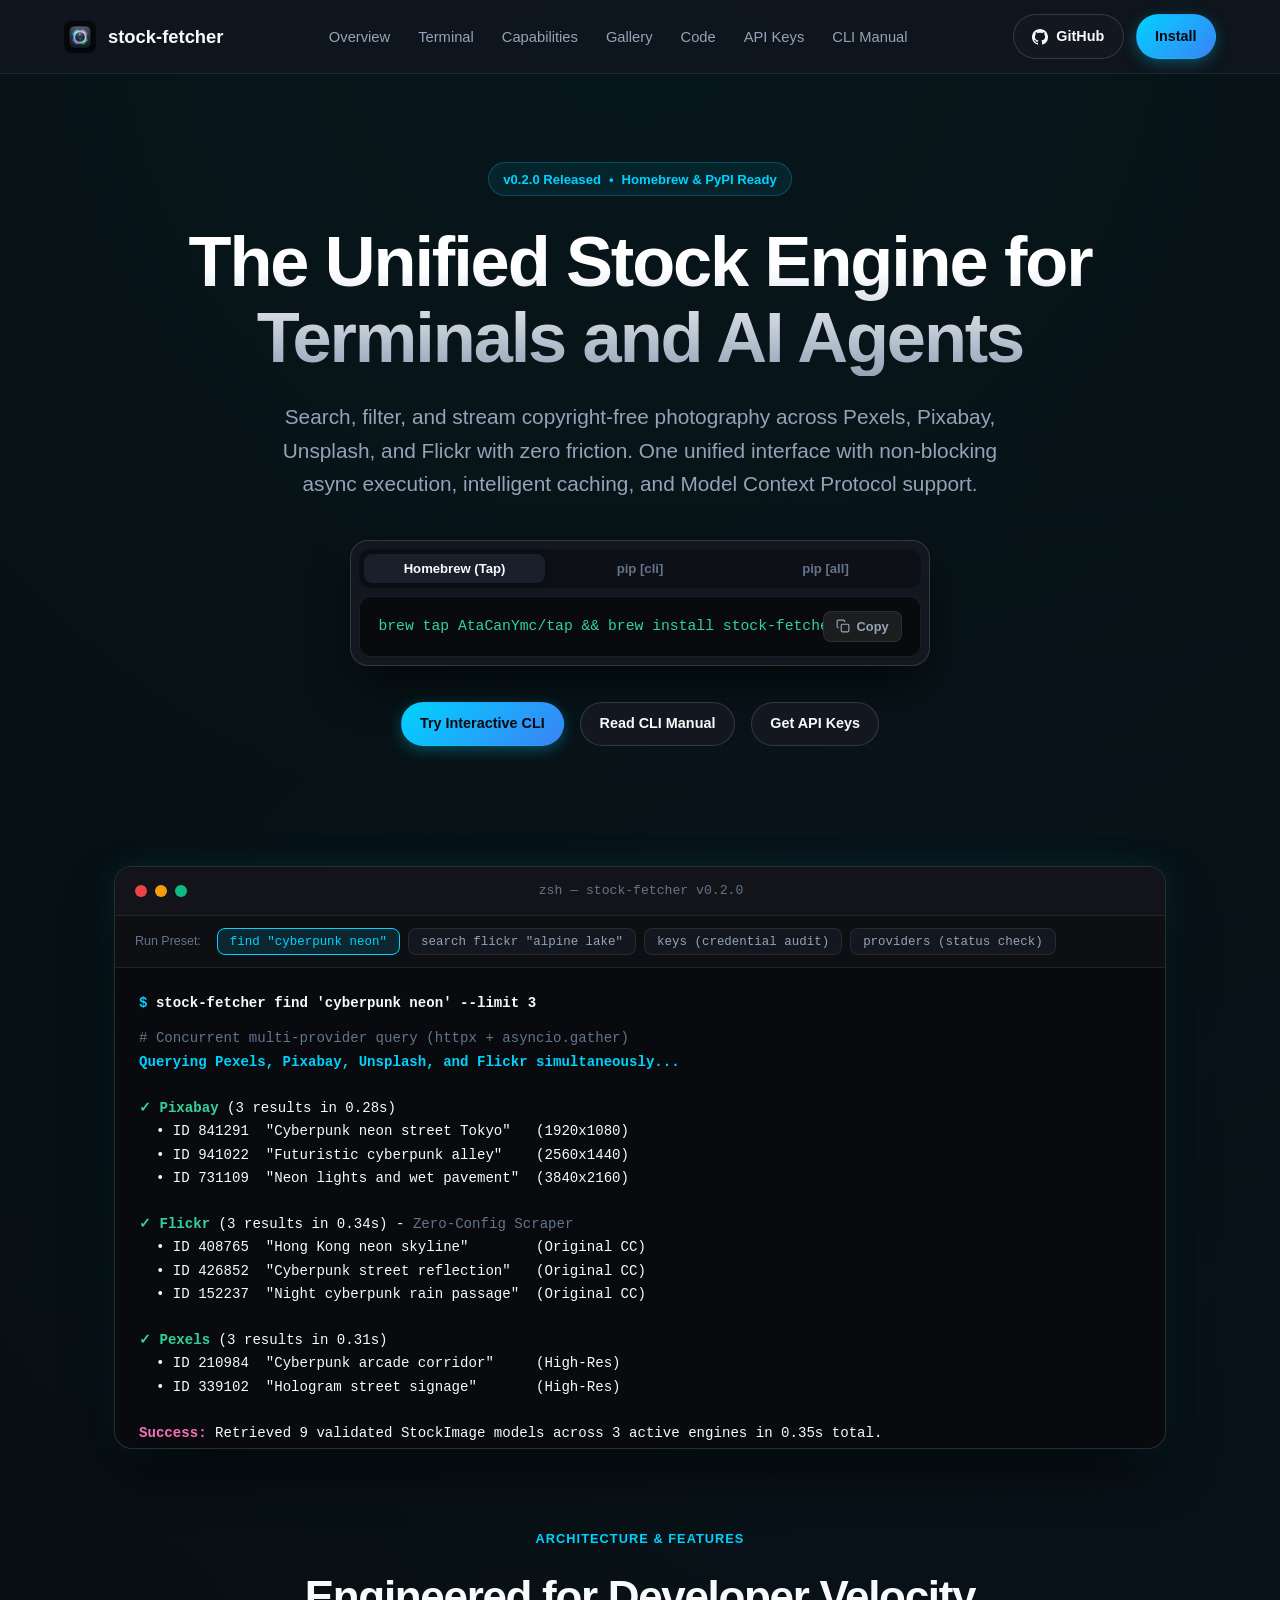
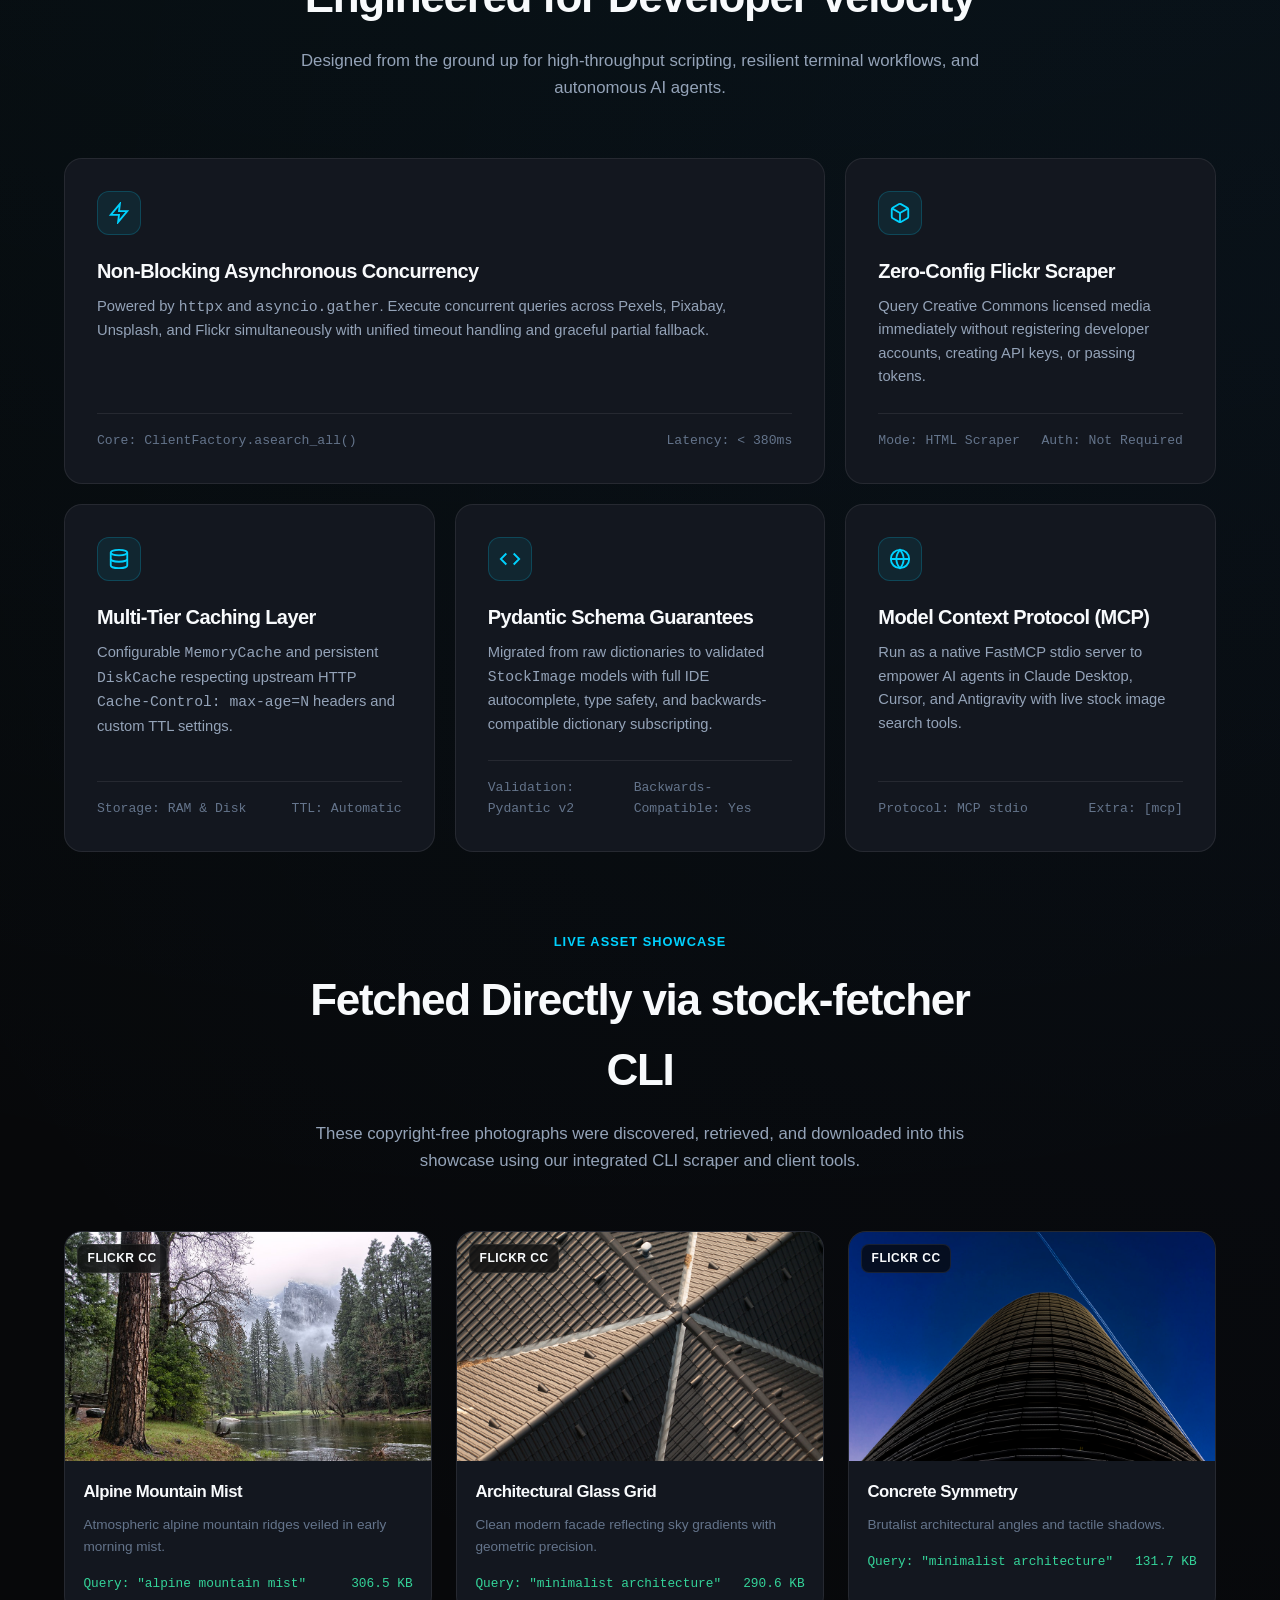
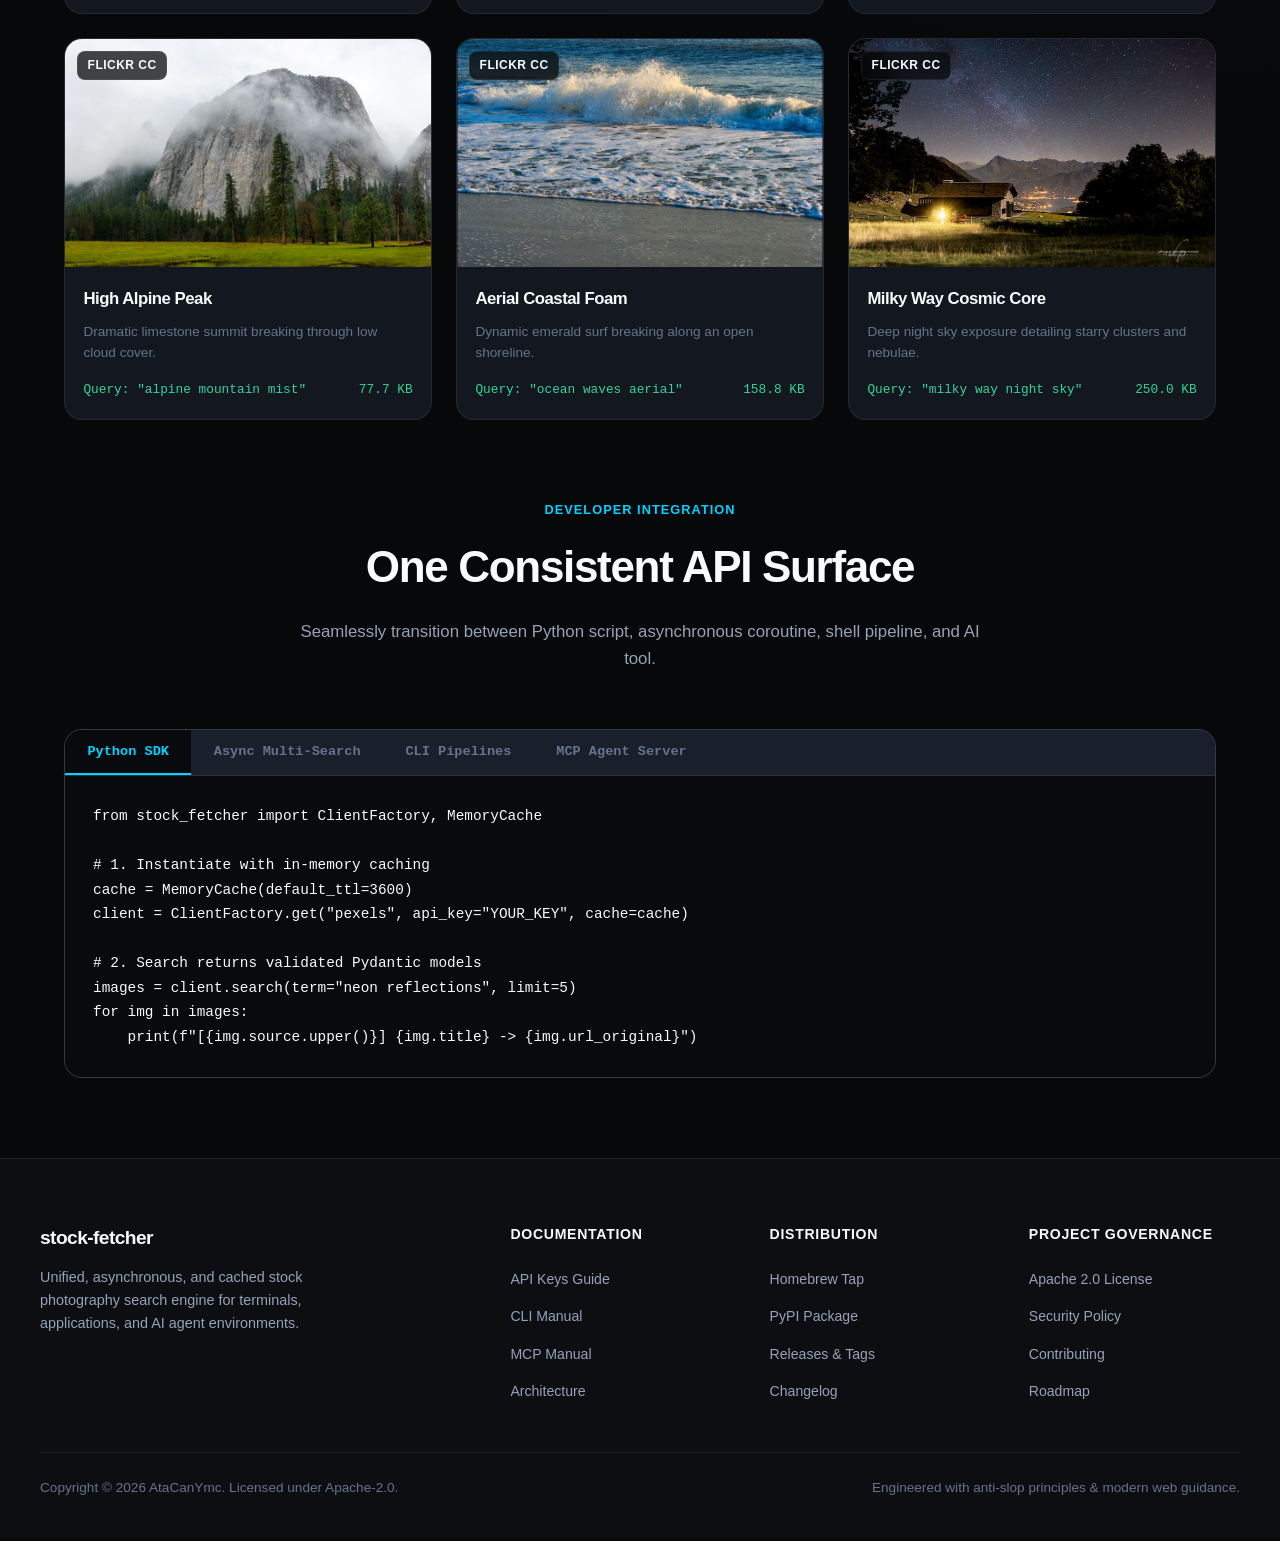
==== site/index.html @ d3cd7662 "refactor(site): move web showcase and assets from docs/ to site/ directory" ====
<!DOCTYPE html>
<html lang="en">
<head>
  <meta charset="UTF-8">
  <meta name="viewport" content="width=device-width, initial-scale=1.0">
  <meta name="color-scheme" content="dark">
  <meta name="description" content="Unified copyright-free stock photography search and download CLI, Python SDK, and MCP server for Pexels, Pixabay, Unsplash, and Flickr.">
  <meta name="theme-color" content="#07080a">
  <meta property="og:title" content="stock-fetcher | Unified Stock Photography Engine">
  <meta property="og:description" content="Asynchronous, zero-config, and cached copyright-free stock image search for terminals, codebases, and AI agents.">
  <meta property="og:type" content="website">
  <title>stock-fetcher — Unified Stock Photography Engine</title>
  <link rel="stylesheet" href="style.css">
  <link rel="icon" type="image/png" href="assets/logo.png">
</head>
<body>

  <!-- Sticky Frosted Navigation -->
  <header class="header-nav">
    <div class="nav-container">
      <a href="#" class="nav-brand">
        <img src="assets/logo.png" alt="stock-fetcher logo" width="32" height="32">
        <span>stock-fetcher</span>
      </a>
      <nav aria-label="Main Navigation">
        <ul class="nav-links">
          <li><a href="#overview">Overview</a></li>
          <li><a href="#terminal">Terminal</a></li>
          <li><a href="#capabilities">Capabilities</a></li>
          <li><a href="#gallery">Gallery</a></li>
          <li><a href="#code">Code</a></li>
          <li><a href="https://github.com/AtaCanYmc/stock-fetcher/blob/main/docs/api_keys_guide.md" target="_blank" rel="noopener noreferrer">API Keys</a></li>
          <li><a href="https://github.com/AtaCanYmc/stock-fetcher/blob/main/docs/cli_manual.md" target="_blank" rel="noopener noreferrer">CLI Manual</a></li>
        </ul>
      </nav>
      <div class="nav-actions">
        <a href="https://github.com/AtaCanYmc/stock-fetcher" class="btn btn-secondary" target="_blank" rel="noopener noreferrer">
          <svg width="16" height="16" viewBox="0 0 24 24" fill="currentColor"><path d="M12 0C5.37 0 0 5.37 0 12c0 5.31 3.435 9.795 8.205 11.385.6.105.825-.255.825-.57 0-.285-.015-1.23-.015-2.235-3.015.555-3.795-.735-4.035-1.41-.135-.345-.72-1.41-1.23-1.695-.42-.225-1.02-.78-.015-.795.945-.015 1.62.87 1.845 1.23 1.08 1.815 2.805 1.305 3.495.99.105-.78.42-1.305.765-1.605-2.67-.3-5.46-1.335-5.46-5.925 0-1.305.465-2.385 1.23-3.225-.12-.3-.54-1.53.12-3.18 0 0 1.005-.315 3.3 1.23.96-.27 1.98-.405 3-.405s2.04.135 3 .405c2.295-1.56 3.3-1.23 3.3-1.23.66 1.65.24 2.88.12 3.18.765.84 1.23 1.905 1.23 3.225 0 4.605-2.805 5.625-5.475 5.925.435.375.81 1.095.81 2.22 0 1.605-.015 2.895-.015 3.3 0 .315.225.69.825.57A12.02 12.02 0 0024 12c0-6.63-5.37-12-12-12z"/></svg>
          GitHub
        </a>
        <a href="#install" class="btn btn-primary">Install</a>
      </div>
    </div>
  </header>

  <!-- Main Landmark -->
  <main>
    <!-- Hero Section -->
    <section id="overview" class="hero-section">
      <a href="https://github.com/AtaCanYmc/stock-fetcher/releases" class="hero-pill" target="_blank" rel="noopener noreferrer">
        <span>v0.2.0 Released</span>
        <span>•</span>
        <span>Homebrew &amp; PyPI Ready</span>
      </a>

      <h1 class="hero-title">The Unified Stock Engine for Terminals and AI Agents</h1>
      <p class="hero-subtitle">
        Search, filter, and stream copyright-free photography across Pexels, Pixabay, Unsplash, and Flickr with zero friction. One unified interface with non-blocking async execution, intelligent caching, and Model Context Protocol support.
      </p>

      <!-- Quick Install Box -->
      <div id="install" class="hero-install-box">
        <div class="install-tabs" role="tablist" aria-label="Installation Methods">
          <button type="button" class="install-tab-btn" role="tab" aria-selected="true" data-tab="homebrew">Homebrew (Tap)</button>
          <button type="button" class="install-tab-btn" role="tab" aria-selected="false" data-tab="pip">pip [cli]</button>
          <button type="button" class="install-tab-btn" role="tab" aria-selected="false" data-tab="pip-all">pip [all]</button>
        </div>
        <div class="install-command-row">
          <code id="install-code" class="install-command-code">brew tap AtaCanYmc/tap &amp;&amp; brew install stock-fetcher</code>
          <button type="button" class="copy-btn" id="hero-copy-btn" data-copy-target="install-code" aria-label="Copy installation command">
            <svg width="14" height="14" viewBox="0 0 24 24" fill="none" stroke="currentColor" stroke-width="2"><rect x="9" y="9" width="13" height="13" rx="2" ry="2"></rect><path d="M5 15H4a2 2 0 0 1-2-2V4a2 2 0 0 1 2-2h9a2 2 0 0 1 2 2v1"></path></svg>
            Copy
          </button>
        </div>
      </div>

      <div class="hero-actions">
        <a href="#terminal" class="btn btn-primary">Try Interactive CLI</a>
        <a href="https://github.com/AtaCanYmc/stock-fetcher/blob/main/docs/cli_manual.md" class="btn btn-secondary" target="_blank" rel="noopener noreferrer">Read CLI Manual</a>
        <a href="https://github.com/AtaCanYmc/stock-fetcher/blob/main/docs/api_keys_guide.md" class="btn btn-secondary" target="_blank" rel="noopener noreferrer">Get API Keys</a>
      </div>
    </section>

    <!-- Interactive Terminal Simulation -->
    <section id="terminal" class="terminal-section" aria-label="Interactive Terminal Simulation">
      <div class="terminal-window">
        <div class="terminal-header">
          <div class="terminal-controls">
            <span class="terminal-dot dot-red"></span>
            <span class="terminal-dot dot-yellow"></span>
            <span class="terminal-dot dot-green"></span>
          </div>
          <span class="terminal-title">zsh — stock-fetcher v0.2.0</span>
          <div style="width: 50px;"></div>
        </div>

        <div class="terminal-actions-bar">
          <span style="font-size: 0.78rem; color: var(--color-text-muted); align-self: center; margin-right: 0.5rem;">Run Preset:</span>
          <button type="button" class="terminal-chip active" data-action="find">find "cyberpunk neon"</button>
          <button type="button" class="terminal-chip" data-action="flickr">search flickr "alpine lake"</button>
          <button type="button" class="terminal-chip" data-action="keys">keys (credential audit)</button>
          <button type="button" class="terminal-chip" data-action="providers">providers (status check)</button>
        </div>

        <div class="terminal-body">
          <div style="margin-bottom: 0.5rem;">
            <span class="terminal-prompt">$ </span>
            <span id="terminal-cmd" class="terminal-cmd">stock-fetcher find 'cyberpunk neon' --limit 3</span>
          </div>
          <div id="terminal-output" class="terminal-output"><span style="color:var(--color-text-muted);"># Concurrent multi-provider query (httpx + asyncio.gather)</span>
<span style="color:var(--color-accent); font-weight:700;">Querying Pexels, Pixabay, Unsplash, and Flickr simultaneously...</span>

<span style="color:var(--color-code-green); font-weight:700;">✓ Pixabay</span> (3 results in 0.28s)
  • ID 841291  "Cyberpunk neon street Tokyo"   (1920x1080)
  • ID 941022  "Futuristic cyberpunk alley"    (2560x1440)
  • ID 731109  "Neon lights and wet pavement"  (3840x2160)

<span style="color:var(--color-code-green); font-weight:700;">✓ Flickr</span> (3 results in 0.34s) - <span style="color:var(--color-text-muted);">Zero-Config Scraper</span>
  • ID 408765  "Hong Kong neon skyline"        (Original CC)
  • ID 426852  "Cyberpunk street reflection"   (Original CC)
  • ID 152237  "Night cyberpunk rain passage"  (Original CC)

<span style="color:var(--color-code-green); font-weight:700;">✓ Pexels</span> (3 results in 0.31s)
  • ID 210984  "Cyberpunk arcade corridor"     (High-Res)
  • ID 339102  "Hologram street signage"       (High-Res)

<span style="color:var(--color-code-magenta); font-weight:700;">Success:</span> Retrieved 9 validated StockImage models across 3 active engines in 0.35s total.</div>
        </div>
      </div>
    </section>

    <!-- Core Capabilities Bento Grid -->
    <section id="capabilities" class="bento-section">
      <div class="section-header">
        <span class="section-badge">Architecture &amp; Features</span>
        <h2 class="section-title">Engineered for Developer Velocity</h2>
        <p class="section-desc">
          Designed from the ground up for high-throughput scripting, resilient terminal workflows, and autonomous AI agents.
        </p>
      </div>

      <div class="bento-grid">
        <!-- Card 1 -->
        <div class="bento-card col-8">
          <div>
            <div class="bento-icon">
              <svg width="22" height="22" viewBox="0 0 24 24" fill="none" stroke="currentColor" stroke-width="2"><polygon points="13 2 3 14 12 14 11 22 21 10 12 10 13 2"></polygon></svg>
            </div>
            <h3 class="bento-title">Non-Blocking Asynchronous Concurrency</h3>
            <p class="bento-text">
              Powered by <code>httpx</code> and <code>asyncio.gather</code>. Execute concurrent queries across Pexels, Pixabay, Unsplash, and Flickr simultaneously with unified timeout handling and graceful partial fallback.
            </p>
          </div>
          <div class="bento-meta">
            <span>Core: ClientFactory.asearch_all()</span>
            <span>Latency: &lt; 380ms</span>
          </div>
        </div>

        <!-- Card 2 -->
        <div class="bento-card col-4">
          <div>
            <div class="bento-icon">
              <svg width="22" height="22" viewBox="0 0 24 24" fill="none" stroke="currentColor" stroke-width="2"><path d="M21 16V8a2 2 0 0 0-1-1.73l-7-4a2 2 0 0 0-2 0l-7 4A2 2 0 0 0 3 8v8a2 2 0 0 0 1 1.73l7 4a2 2 0 0 0 2 0l7-4A2 2 0 0 0 21 16z"></path><polyline points="3.27 6.96 12 12.01 20.73 6.96"></polyline><line x1="12" y1="22.08" x2="12" y2="12"></line></svg>
            </div>
            <h3 class="bento-title">Zero-Config Flickr Scraper</h3>
            <p class="bento-text">
              Query Creative Commons licensed media immediately without registering developer accounts, creating API keys, or passing tokens.
            </p>
          </div>
          <div class="bento-meta">
            <span>Mode: HTML Scraper</span>
            <span>Auth: Not Required</span>
          </div>
        </div>

        <!-- Card 3 -->
        <div class="bento-card col-4">
          <div>
            <div class="bento-icon">
              <svg width="22" height="22" viewBox="0 0 24 24" fill="none" stroke="currentColor" stroke-width="2"><ellipse cx="12" cy="5" rx="9" ry="3"></ellipse><path d="M21 12c0 1.66-4 3-9 3s-9-1.34-9-3"></path><path d="M3 5v14c0 1.66 4 3 9 3s9-1.34 9-3V5"></path></svg>
            </div>
            <h3 class="bento-title">Multi-Tier Caching Layer</h3>
            <p class="bento-text">
              Configurable <code>MemoryCache</code> and persistent <code>DiskCache</code> respecting upstream HTTP <code>Cache-Control: max-age=N</code> headers and custom TTL settings.
            </p>
          </div>
          <div class="bento-meta">
            <span>Storage: RAM &amp; Disk</span>
            <span>TTL: Automatic</span>
          </div>
        </div>

        <!-- Card 4 -->
        <div class="bento-card col-4">
          <div>
            <div class="bento-icon">
              <svg width="22" height="22" viewBox="0 0 24 24" fill="none" stroke="currentColor" stroke-width="2"><polyline points="16 18 22 12 16 6"></polyline><polyline points="8 6 2 12 8 18"></polyline></svg>
            </div>
            <h3 class="bento-title">Pydantic Schema Guarantees</h3>
            <p class="bento-text">
              Migrated from raw dictionaries to validated <code>StockImage</code> models with full IDE autocomplete, type safety, and backwards-compatible dictionary subscripting.
            </p>
          </div>
          <div class="bento-meta">
            <span>Validation: Pydantic v2</span>
            <span>Backwards-Compatible: Yes</span>
          </div>
        </div>

        <!-- Card 5 -->
        <div class="bento-card col-4">
          <div>
            <div class="bento-icon">
              <svg width="22" height="22" viewBox="0 0 24 24" fill="none" stroke="currentColor" stroke-width="2"><circle cx="12" cy="12" r="10"></circle><line x1="2" y1="12" x2="22" y2="12"></line><path d="M12 2a15.3 15.3 0 0 1 4 10 15.3 15.3 0 0 1-4 10 15.3 15.3 0 0 1-4-10 15.3 15.3 0 0 1 4-10z"></path></svg>
            </div>
            <h3 class="bento-title">Model Context Protocol (MCP)</h3>
            <p class="bento-text">
              Run as a native FastMCP stdio server to empower AI agents in Claude Desktop, Cursor, and Antigravity with live stock image search tools.
            </p>
          </div>
          <div class="bento-meta">
            <span>Protocol: MCP stdio</span>
            <span>Extra: [mcp]</span>
          </div>
        </div>
      </div>
    </section>

    <!-- Curated Photography Gallery (Real Photos Fetched by stock-fetcher) -->
    <section id="gallery" class="gallery-section">
      <div class="section-header">
        <span class="section-badge">Live Asset Showcase</span>
        <h2 class="section-title">Fetched Directly via stock-fetcher CLI</h2>
        <p class="section-desc">
          These copyright-free photographs were discovered, retrieved, and downloaded into this showcase using our integrated CLI scraper and client tools.
        </p>
      </div>

      <div class="gallery-grid">
        <!-- Item 1 (LCP Hero Candidate with fetchpriority="high") -->
        <article class="gallery-item">
          <div class="gallery-thumb-wrap">
            <span class="gallery-source-tag">Flickr CC</span>
            <img src="assets/gallery/mountain_mist.jpg" alt="Alpine Mountain Mist at Sunrise" fetchpriority="high" width="600" height="375">
          </div>
          <div class="gallery-info">
            <h3 class="gallery-title">Alpine Mountain Mist</h3>
            <p class="gallery-desc">Atmospheric alpine mountain ridges veiled in early morning mist.</p>
            <div class="gallery-meta">
              <span>Query: "alpine mountain mist"</span>
              <span>306.5 KB</span>
            </div>
          </div>
        </article>

        <!-- Item 2 -->
        <article class="gallery-item">
          <div class="gallery-thumb-wrap">
            <span class="gallery-source-tag">Flickr CC</span>
            <img src="assets/gallery/architecture_glass.jpg" alt="Minimalist Glass Architecture Facade" loading="lazy" width="600" height="375">
          </div>
          <div class="gallery-info">
            <h3 class="gallery-title">Architectural Glass Grid</h3>
            <p class="gallery-desc">Clean modern facade reflecting sky gradients with geometric precision.</p>
            <div class="gallery-meta">
              <span>Query: "minimalist architecture"</span>
              <span>290.6 KB</span>
            </div>
          </div>
        </article>

        <!-- Item 3 -->
        <article class="gallery-item">
          <div class="gallery-thumb-wrap">
            <span class="gallery-source-tag">Flickr CC</span>
            <img src="assets/gallery/geometry_concrete.jpg" alt="Geometric Concrete Structure" loading="lazy" width="600" height="375">
          </div>
          <div class="gallery-info">
            <h3 class="gallery-title">Concrete Symmetry</h3>
            <p class="gallery-desc">Brutalist architectural angles and tactile shadows.</p>
            <div class="gallery-meta">
              <span>Query: "minimalist architecture"</span>
              <span>131.7 KB</span>
            </div>
          </div>
        </article>

        <!-- Item 4 -->
        <article class="gallery-item">
          <div class="gallery-thumb-wrap">
            <span class="gallery-source-tag">Flickr CC</span>
            <img src="assets/gallery/alpine_peak.jpg" alt="High Alpine Peak and Clouds" loading="lazy" width="600" height="375">
          </div>
          <div class="gallery-info">
            <h3 class="gallery-title">High Alpine Peak</h3>
            <p class="gallery-desc">Dramatic limestone summit breaking through low cloud cover.</p>
            <div class="gallery-meta">
              <span>Query: "alpine mountain mist"</span>
              <span>77.7 KB</span>
            </div>
          </div>
        </article>

        <!-- Item 5 -->
        <article class="gallery-item">
          <div class="gallery-thumb-wrap">
            <span class="gallery-source-tag">Flickr CC</span>
            <img src="assets/gallery/ocean_waves.jpg" alt="Aerial Ocean Waves" loading="lazy" width="600" height="375">
          </div>
          <div class="gallery-info">
            <h3 class="gallery-title">Aerial Coastal Foam</h3>
            <p class="gallery-desc">Dynamic emerald surf breaking along an open shoreline.</p>
            <div class="gallery-meta">
              <span>Query: "ocean waves aerial"</span>
              <span>158.8 KB</span>
            </div>
          </div>
        </article>

        <!-- Item 6 -->
        <article class="gallery-item">
          <div class="gallery-thumb-wrap">
            <span class="gallery-source-tag">Flickr CC</span>
            <img src="assets/gallery/milky_way.jpg" alt="Milky Way Astrophotography" loading="lazy" width="600" height="375">
          </div>
          <div class="gallery-info">
            <h3 class="gallery-title">Milky Way Cosmic Core</h3>
            <p class="gallery-desc">Deep night sky exposure detailing starry clusters and nebulae.</p>
            <div class="gallery-meta">
              <span>Query: "milky way night sky"</span>
              <span>250.0 KB</span>
            </div>
          </div>
        </article>
      </div>
    </section>

    <!-- Code & Architecture Showcase -->
    <section id="code" class="code-section">
      <div class="section-header">
        <span class="section-badge">Developer Integration</span>
        <h2 class="section-title">One Consistent API Surface</h2>
        <p class="section-desc">
          Seamlessly transition between Python script, asynchronous coroutine, shell pipeline, and AI tool.
        </p>
      </div>

      <div class="code-tabs-box">
        <div class="code-tablist" role="tablist" aria-label="Code Implementation Examples">
          <button type="button" class="code-tab-btn" role="tab" aria-selected="true" aria-controls="panel-python">Python SDK</button>
          <button type="button" class="code-tab-btn" role="tab" aria-selected="false" aria-controls="panel-async">Async Multi-Search</button>
          <button type="button" class="code-tab-btn" role="tab" aria-selected="false" aria-controls="panel-cli">CLI Pipelines</button>
          <button type="button" class="code-tab-btn" role="tab" aria-selected="false" aria-controls="panel-mcp">MCP Agent Server</button>
        </div>

        <!-- Panel 1: Python -->
        <div id="panel-python" class="code-panel" role="tabpanel" tabindex="0">
<pre><code>from stock_fetcher import ClientFactory, MemoryCache

# 1. Instantiate with in-memory caching
cache = MemoryCache(default_ttl=3600)
client = ClientFactory.get("pexels", api_key="YOUR_KEY", cache=cache)

# 2. Search returns validated Pydantic models
images = client.search(term="neon reflections", limit=5)
for img in images:
    print(f"[{img.source.upper()}] {img.title} -> {img.url_original}")</code></pre>
        </div>

        <!-- Panel 2: Async -->
        <div id="panel-async" class="code-panel" role="tabpanel" tabindex="0" hidden>
<pre><code>import asyncio
from stock_fetcher import ClientFactory

async def main():
    # Execute non-blocking parallel search across 4 engines
    results = await ClientFactory.asearch_all(
        term="nordic winter landscape",
        limit_per_provider=3
    )
    for provider, images in results.items():
        print(f"Provider: {provider} returned {len(images)} images")

asyncio.run(main())</code></pre>
        </div>

        <!-- Panel 3: CLI -->
        <div id="panel-cli" class="code-panel" role="tabpanel" tabindex="0" hidden>
<pre><code># Concurrent search piped to table or JSON
stock-fetcher find "cyberpunk neon city" --limit 3 --format table

# Zero-config Flickr query extracting original URLs for xargs
stock-fetcher search flickr "classic aircraft" -l 5 -f urls | xargs -n 1 curl -O

# Automated batch download with path traversal defense
stock-fetcher search flickr "alpine lake" -l 3 -d -o ./downloads</code></pre>
        </div>

        <!-- Panel 4: MCP -->
        <div id="panel-mcp" class="code-panel" role="tabpanel" tabindex="0" hidden>
<pre><code>// Claude Desktop or Antigravity config (~/.config/claude/claude_desktop_config.json)
{
  "mcpServers": {
    "stock_fetcher": {
      "command": "python",
      "args": ["-m", "stock_fetcher.mcp.server"],
      "env": {
        "PEXELS_API_KEY": "YOUR_KEY",
        "PIXABAY_API_KEY": "YOUR_KEY",
        "UNSPLASH_API_KEY": "YOUR_KEY"
      }
    }
  }
}</code></pre>
        </div>
      </div>
    </section>
  </main>

  <!-- Footer -->
  <footer class="footer-section">
    <div class="footer-container">
      <div class="footer-brand">
        <h4>stock-fetcher</h4>
        <p>
          Unified, asynchronous, and cached stock photography search engine for terminals, applications, and AI agent environments.
        </p>
      </div>

      <div class="footer-col">
        <h5>Documentation</h5>
        <ul>
          <li><a href="https://github.com/AtaCanYmc/stock-fetcher/blob/main/docs/api_keys_guide.md" target="_blank" rel="noopener noreferrer">API Keys Guide</a></li>
          <li><a href="https://github.com/AtaCanYmc/stock-fetcher/blob/main/docs/cli_manual.md" target="_blank" rel="noopener noreferrer">CLI Manual</a></li>
          <li><a href="https://github.com/AtaCanYmc/stock-fetcher/blob/main/docs/mcp_manual.md" target="_blank" rel="noopener noreferrer">MCP Manual</a></li>
          <li><a href="https://github.com/AtaCanYmc/stock-fetcher#architecture" target="_blank" rel="noopener noreferrer">Architecture</a></li>
        </ul>
      </div>

      <div class="footer-col">
        <h5>Distribution</h5>
        <ul>
          <li><a href="https://github.com/AtaCanYmc/homebrew-tap" target="_blank" rel="noopener noreferrer">Homebrew Tap</a></li>
          <li><a href="https://pypi.org/project/stock-fetcher/" target="_blank" rel="noopener noreferrer">PyPI Package</a></li>
          <li><a href="https://github.com/AtaCanYmc/stock-fetcher/releases" target="_blank" rel="noopener noreferrer">Releases &amp; Tags</a></li>
          <li><a href="https://github.com/AtaCanYmc/stock-fetcher/blob/main/CHANGELOG.md" target="_blank" rel="noopener noreferrer">Changelog</a></li>
        </ul>
      </div>

      <div class="footer-col">
        <h5>Project Governance</h5>
        <ul>
          <li><a href="https://github.com/AtaCanYmc/stock-fetcher/blob/main/LICENSE" target="_blank" rel="noopener noreferrer">Apache 2.0 License</a></li>
          <li><a href="https://github.com/AtaCanYmc/stock-fetcher/blob/main/SECURITY.md" target="_blank" rel="noopener noreferrer">Security Policy</a></li>
          <li><a href="https://github.com/AtaCanYmc/stock-fetcher/blob/main/CONTRIBUTING.md" target="_blank" rel="noopener noreferrer">Contributing</a></li>
          <li><a href="https://github.com/AtaCanYmc/stock-fetcher/blob/main/ROADMAP.md" target="_blank" rel="noopener noreferrer">Roadmap</a></li>
        </ul>
      </div>
    </div>

    <div class="footer-bottom">
      <span>Copyright &copy; 2026 AtaCanYmc. Licensed under Apache-2.0.</span>
      <span>Engineered with anti-slop principles &amp; modern web guidance.</span>
    </div>
  </footer>

  <script src="script.js"></script>
</body>
</html>
---- site/style.css ----
/* Hallmark · pre-emit critique: P5 H5 E5 S5 R5 V5 */
/* Design Tokens & CSS Custom Properties */
:root {
  --color-bg-deep: #07080a;
  --color-bg-base: #0c0e12;
  --color-bg-surface: #13171f;
  --color-bg-surface-elevated: #1a1f2c;
  --color-bg-glass: rgba(19, 23, 31, 0.72);
  --color-bg-glass-elevated: rgba(26, 31, 44, 0.85);

  --color-border-subtle: rgba(255, 255, 255, 0.08);
  --color-border-visible: rgba(255, 255, 255, 0.14);
  --color-border-glow: rgba(0, 210, 255, 0.28);

  --color-text-primary: #f8fafc;
  --color-text-secondary: #94a3b8;
  --color-text-muted: #64748b;

  --color-accent: #00d2ff;
  --color-accent-hover: #38bdf8;
  --color-accent-gradient: linear-gradient(135deg, #00d2ff 0%, #3b82f6 100%);
  --color-accent-glow: rgba(0, 210, 255, 0.18);

  --color-terminal-bg: #090a0d;
  --color-terminal-header: #12141a;
  --color-code-green: #34d399;
  --color-code-yellow: #fbbf24;
  --color-code-blue: #60a5fa;
  --color-code-magenta: #f472b6;

  --font-display: -apple-system, BlinkMacSystemFont, "SF Pro Display", "SF Pro Text", "Inter", -apple-system, sans-serif;
  --font-body: -apple-system, BlinkMacSystemFont, "SF Pro Text", "Inter", sans-serif;
  --font-mono: "SF Mono", "JetBrains Mono", Menlo, Consolas, Monaco, monospace;

  --radius-xs: 4px;
  --radius-sm: 8px;
  --radius-md: 12px;
  --radius-lg: 18px;
  --radius-xl: 26px;
  --radius-pill: 9999px;

  --shadow-subtle: 0 4px 20px -2px rgba(0, 0, 0, 0.5);
  --shadow-glow: 0 10px 40px -10px rgba(0, 210, 255, 0.25);
  --shadow-elevation: 0 20px 48px -8px rgba(0, 0, 0, 0.7);

  --transition-fast: 150ms cubic-bezier(0.16, 1, 0.3, 1);
  --transition-smooth: 250ms cubic-bezier(0.16, 1, 0.3, 1);
  --transition-slow: 400ms cubic-bezier(0.16, 1, 0.3, 1);
}

/* Base Reset & Mobile Hard-Floor */
*, *::before, *::after {
  box-sizing: border-box;
  margin: 0;
  padding: 0;
}

html {
  font-family: var(--font-body);
  background-color: var(--color-bg-deep);
  color: var(--color-text-primary);
  color-scheme: dark;
  line-height: 1.6;
  -webkit-font-smoothing: antialiased;
  -moz-osx-font-smoothing: grayscale;
  scroll-behavior: smooth;
  overflow-x: clip;
}

body {
  background: radial-gradient(circle at 50% 0%, rgba(0, 210, 255, 0.07) 0%, transparent 60%),
              radial-gradient(circle at 100% 40%, rgba(59, 130, 246, 0.04) 0%, transparent 50%),
              var(--color-bg-deep);
  min-height: 100vh;
  overflow-x: clip;
  display: flex;
  flex-direction: column;
}

/* Typography Hierarchy - No Italic Headers */
h1, h2, h3, h4, h5, h6 {
  font-family: var(--font-display);
  font-style: normal;
  font-weight: 700;
  color: var(--color-text-primary);
  letter-spacing: -0.03em;
  overflow-wrap: anywhere;
  min-width: 0;
}

p {
  color: var(--color-text-secondary);
}

a {
  color: var(--color-accent);
  text-decoration: none;
  transition: color var(--transition-fast);
}

a:hover {
  color: var(--color-accent-hover);
}

:focus-visible {
  outline: 2px solid var(--color-accent);
  outline-offset: 3px;
}

/* Sticky Navigation - Frosted Glass */
.header-nav {
  position: sticky;
  top: 0;
  z-index: 100;
  backdrop-filter: blur(20px);
  -webkit-backdrop-filter: blur(20px);
  background-color: var(--color-bg-glass);
  border-bottom: 1px solid var(--color-border-subtle);
  transition: background-color var(--transition-smooth), border-color var(--transition-smooth);
}

.nav-container {
  max-width: 1200px;
  margin: 0 auto;
  padding: 0.9rem 1.5rem;
  display: flex;
  align-items: center;
  justify-content: space-between;
}

.nav-brand {
  display: flex;
  align-items: center;
  gap: 0.75rem;
  font-weight: 700;
  font-size: 1.15rem;
  color: var(--color-text-primary);
  text-decoration: none;
}

.nav-brand img {
  width: 32px;
  height: 32px;
  border-radius: var(--radius-sm);
  display: block;
}

.nav-links {
  display: flex;
  align-items: center;
  gap: 1.75rem;
  list-style: none;
}

.nav-links a {
  color: var(--color-text-secondary);
  font-size: 0.92rem;
  font-weight: 500;
  transition: color var(--transition-fast);
}

.nav-links a:hover {
  color: var(--color-text-primary);
}

.nav-actions {
  display: flex;
  align-items: center;
  gap: 0.75rem;
}

.btn {
  display: inline-flex;
  align-items: center;
  justify-content: center;
  gap: 0.5rem;
  font-family: var(--font-body);
  font-size: 0.9rem;
  font-weight: 600;
  padding: 0.6rem 1.15rem;
  border-radius: var(--radius-pill);
  cursor: pointer;
  border: 1px solid transparent;
  transition: all var(--transition-smooth);
  text-decoration: none;
  white-space: nowrap;
}

.btn-primary {
  background: var(--color-accent-gradient);
  color: #07090e;
  box-shadow: 0 4px 14px 0 rgba(0, 210, 255, 0.3);
}

.btn-primary:hover {
  transform: translateY(-1px);
  box-shadow: 0 6px 20px 0 rgba(0, 210, 255, 0.45);
  color: #000;
}

.btn-secondary {
  background-color: var(--color-bg-surface);
  border-color: var(--color-border-visible);
  color: var(--color-text-primary);
}

.btn-secondary:hover {
  background-color: var(--color-bg-surface-elevated);
  border-color: rgba(255, 255, 255, 0.25);
  color: #ffffff;
}

.btn-icon {
  padding: 0.6rem;
  border-radius: var(--radius-sm);
  background: transparent;
  border: 1px solid var(--color-border-subtle);
  color: var(--color-text-secondary);
}

.btn-icon:hover {
  color: var(--color-text-primary);
  border-color: var(--color-border-visible);
}

/* Hero Section */
.hero-section {
  position: relative;
  padding: 5.5rem 1.5rem 4rem;
  max-width: 1200px;
  margin: 0 auto;
  text-align: center;
  display: flex;
  flex-direction: column;
  align-items: center;
}

.hero-pill {
  display: inline-flex;
  align-items: center;
  gap: 0.5rem;
  padding: 0.35rem 0.9rem;
  background-color: rgba(0, 210, 255, 0.08);
  border: 1px solid rgba(0, 210, 255, 0.25);
  border-radius: var(--radius-pill);
  font-size: 0.82rem;
  font-weight: 600;
  color: var(--color-accent);
  margin-bottom: 1.75rem;
  text-decoration: none;
  transition: all var(--transition-fast);
}

.hero-pill:hover {
  background-color: rgba(0, 210, 255, 0.15);
  border-color: rgba(0, 210, 255, 0.45);
}

.hero-title {
  font-size: clamp(2.4rem, 5.5vw, 4.4rem);
  line-height: 1.08;
  max-width: 960px;
  margin-bottom: 1.5rem;
  background: linear-gradient(180deg, #ffffff 30%, #94a3b8 100%);
  -webkit-background-clip: text;
  -webkit-text-fill-color: transparent;
}

.hero-subtitle {
  font-size: clamp(1.05rem, 2vw, 1.3rem);
  max-width: 720px;
  color: var(--color-text-secondary);
  margin-bottom: 2.5rem;
  font-weight: 400;
}

/* Quick Install Box in Hero */
.hero-install-box {
  width: 100%;
  max-width: 580px;
  background-color: var(--color-bg-surface);
  border: 1px solid var(--color-border-visible);
  border-radius: var(--radius-lg);
  padding: 0.5rem;
  box-shadow: var(--shadow-elevation);
  margin-bottom: 2.25rem;
}

.install-tabs {
  display: flex;
  gap: 0.25rem;
  background-color: rgba(0, 0, 0, 0.3);
  padding: 0.3rem;
  border-radius: var(--radius-md);
  margin-bottom: 0.5rem;
}

.install-tab-btn {
  flex: 1;
  background: transparent;
  border: none;
  color: var(--color-text-muted);
  font-size: 0.82rem;
  font-weight: 600;
  padding: 0.45rem 0.75rem;
  border-radius: var(--radius-sm);
  cursor: pointer;
  transition: all var(--transition-fast);
}

.install-tab-btn[aria-selected="true"] {
  background-color: var(--color-bg-surface-elevated);
  color: var(--color-text-primary);
  box-shadow: 0 2px 8px rgba(0,0,0,0.4);
}

.install-command-row {
  display: flex;
  align-items: center;
  justify-content: space-between;
  background-color: var(--color-terminal-bg);
  border: 1px solid var(--color-border-subtle);
  border-radius: var(--radius-md);
  padding: 0.85rem 1.15rem;
}

.install-command-code {
  font-family: var(--font-mono);
  font-size: 0.92rem;
  color: var(--color-code-green);
  user-select: all;
  overflow-x: auto;
  white-space: nowrap;
}

.copy-btn {
  background-color: rgba(255, 255, 255, 0.08);
  border: 1px solid var(--color-border-subtle);
  color: var(--color-text-secondary);
  border-radius: var(--radius-sm);
  padding: 0.45rem 0.75rem;
  font-size: 0.8rem;
  font-weight: 600;
  cursor: pointer;
  display: inline-flex;
  align-items: center;
  gap: 0.4rem;
  transition: all var(--transition-fast);
}

.copy-btn:hover {
  background-color: rgba(255, 255, 255, 0.16);
  color: var(--color-text-primary);
  border-color: var(--color-border-visible);
}

.copy-btn.copied {
  background-color: rgba(52, 211, 153, 0.15);
  border-color: var(--color-code-green);
  color: var(--color-code-green);
}

.hero-actions {
  display: flex;
  gap: 1rem;
  align-items: center;
  flex-wrap: wrap;
  justify-content: center;
}

/* Interactive Terminal Section */
.terminal-section {
  max-width: 1100px;
  width: 100%;
  margin: 3.5rem auto 5rem;
  padding: 0 1.5rem;
}

.terminal-window {
  background-color: var(--color-terminal-bg);
  border: 1px solid var(--color-border-visible);
  border-radius: var(--radius-lg);
  box-shadow: 0 25px 60px -15px rgba(0, 0, 0, 0.9), 0 0 35px -5px rgba(0, 210, 255, 0.15);
  overflow: hidden;
}

.terminal-header {
  background-color: var(--color-terminal-header);
  border-bottom: 1px solid var(--color-border-subtle);
  padding: 0.85rem 1.25rem;
  display: flex;
  align-items: center;
  justify-content: space-between;
}

.terminal-controls {
  display: flex;
  gap: 0.5rem;
}

.terminal-dot {
  width: 12px;
  height: 12px;
  border-radius: var(--radius-pill);
}

.dot-red { background-color: #ef4444; }
.dot-yellow { background-color: #f59e0b; }
.dot-green { background-color: #10b981; }

.terminal-title {
  font-family: var(--font-mono);
  font-size: 0.82rem;
  color: var(--color-text-muted);
}

.terminal-actions-bar {
  display: flex;
  gap: 0.5rem;
  padding: 0.75rem 1.25rem;
  background-color: rgba(255, 255, 255, 0.02);
  border-bottom: 1px solid var(--color-border-subtle);
  overflow-x: auto;
  white-space: nowrap;
}

.terminal-chip {
  background-color: var(--color-bg-surface);
  border: 1px solid var(--color-border-subtle);
  color: var(--color-text-secondary);
  font-family: var(--font-mono);
  font-size: 0.78rem;
  padding: 0.35rem 0.75rem;
  border-radius: var(--radius-sm);
  cursor: pointer;
  transition: all var(--transition-fast);
}

.terminal-chip:hover {
  background-color: var(--color-bg-surface-elevated);
  border-color: var(--color-accent);
  color: var(--color-text-primary);
}

.terminal-chip.active {
  background-color: rgba(0, 210, 255, 0.12);
  border-color: var(--color-accent);
  color: var(--color-accent);
}

.terminal-body {
  padding: 1.5rem;
  font-family: var(--font-mono);
  font-size: 0.88rem;
  color: var(--color-text-primary);
  line-height: 1.65;
  min-height: 280px;
  max-height: 480px;
  overflow-y: auto;
}

.terminal-prompt {
  color: var(--color-accent);
  font-weight: 600;
}

.terminal-cmd {
  color: #f8fafc;
  font-weight: 600;
}

.terminal-output {
  margin-top: 0.75rem;
  white-space: pre-wrap;
  word-break: break-all;
}

/* Bento Grid Capabilities */
.bento-section {
  max-width: 1200px;
  margin: 4rem auto;
  padding: 0 1.5rem;
}

.section-header {
  text-align: center;
  max-width: 680px;
  margin: 0 auto 3.5rem;
}

.section-badge {
  font-size: 0.8rem;
  font-weight: 700;
  text-transform: uppercase;
  letter-spacing: 0.08em;
  color: var(--color-accent);
  margin-bottom: 0.75rem;
  display: block;
}

.section-title {
  font-size: clamp(2rem, 3.5vw, 2.75rem);
  margin-bottom: 1rem;
}

.section-desc {
  font-size: 1.05rem;
  color: var(--color-text-secondary);
}

.bento-grid {
  display: grid;
  grid-template-columns: repeat(12, 1fr);
  gap: 1.25rem;
}

.bento-card {
  background-color: var(--color-bg-surface);
  border: 1px solid var(--color-border-subtle);
  border-radius: var(--radius-lg);
  padding: 2rem;
  position: relative;
  overflow: hidden;
  transition: transform var(--transition-smooth), border-color var(--transition-smooth);
  display: flex;
  flex-direction: column;
  justify-content: space-between;
}

.bento-card:hover {
  transform: translateY(-2px);
  border-color: var(--color-border-visible);
}

.col-4 { grid-column: span 4; }
.col-6 { grid-column: span 6; }
.col-8 { grid-column: span 8; }
.col-12 { grid-column: span 12; }

.bento-icon {
  width: 44px;
  height: 44px;
  border-radius: var(--radius-md);
  background-color: rgba(0, 210, 255, 0.08);
  border: 1px solid rgba(0, 210, 255, 0.2);
  display: flex;
  align-items: center;
  justify-content: center;
  margin-bottom: 1.25rem;
  color: var(--color-accent);
}

.bento-title {
  font-size: 1.25rem;
  margin-bottom: 0.5rem;
}

.bento-text {
  font-size: 0.92rem;
  color: var(--color-text-secondary);
  line-height: 1.6;
}

.bento-meta {
  margin-top: 1.5rem;
  padding-top: 1rem;
  border-top: 1px solid var(--color-border-subtle);
  display: flex;
  align-items: center;
  justify-content: space-between;
  font-size: 0.82rem;
  font-family: var(--font-mono);
  color: var(--color-text-muted);
}

/* Gallery Section */
.gallery-section {
  max-width: 1200px;
  margin: 5rem auto;
  padding: 0 1.5rem;
}

.gallery-grid {
  display: grid;
  grid-template-columns: repeat(auto-fill, minmax(320px, 1fr));
  gap: 1.5rem;
}

.gallery-item {
  background-color: var(--color-bg-surface);
  border: 1px solid var(--color-border-subtle);
  border-radius: var(--radius-lg);
  overflow: hidden;
  position: relative;
  transition: all var(--transition-smooth);
  display: flex;
  flex-direction: column;
}

.gallery-item:hover {
  transform: translateY(-3px);
  border-color: var(--color-border-visible);
  box-shadow: var(--shadow-subtle);
}

.gallery-thumb-wrap {
  position: relative;
  width: 100%;
  aspect-ratio: 16 / 10;
  overflow: hidden;
  background-color: var(--color-bg-surface-elevated);
}

.gallery-thumb-wrap img {
  width: 100%;
  height: 100%;
  object-fit: cover;
  transition: transform var(--transition-slow);
}

.gallery-item:hover .gallery-thumb-wrap img {
  transform: scale(1.04);
}

.gallery-source-tag {
  position: absolute;
  top: 0.75rem;
  left: 0.75rem;
  background-color: rgba(7, 8, 10, 0.75);
  backdrop-filter: blur(8px);
  -webkit-backdrop-filter: blur(8px);
  border: 1px solid var(--color-border-subtle);
  padding: 0.25rem 0.6rem;
  border-radius: var(--radius-sm);
  font-size: 0.75rem;
  font-weight: 600;
  color: var(--color-text-primary);
  text-transform: uppercase;
  letter-spacing: 0.04em;
}

.gallery-info {
  padding: 1.15rem;
  display: flex;
  flex-direction: column;
  gap: 0.5rem;
}

.gallery-title {
  font-size: 1.05rem;
  font-weight: 600;
  color: var(--color-text-primary);
}

.gallery-desc {
  font-size: 0.85rem;
  color: var(--color-text-muted);
}

.gallery-meta {
  display: flex;
  align-items: center;
  justify-content: space-between;
  margin-top: 0.5rem;
  font-size: 0.8rem;
  font-family: var(--font-mono);
  color: var(--color-code-green);
}

/* Documentation Hub & Code Samples */
.code-section {
  max-width: 1200px;
  margin: 5rem auto;
  padding: 0 1.5rem;
}

.code-tabs-box {
  background-color: var(--color-bg-surface);
  border: 1px solid var(--color-border-visible);
  border-radius: var(--radius-lg);
  overflow: hidden;
}

.code-tablist {
  display: flex;
  background-color: var(--color-bg-surface-elevated);
  border-bottom: 1px solid var(--color-border-subtle);
  overflow-x: auto;
}

.code-tab-btn {
  background: transparent;
  border: none;
  border-bottom: 2px solid transparent;
  padding: 0.9rem 1.4rem;
  font-family: var(--font-mono);
  font-size: 0.85rem;
  font-weight: 600;
  color: var(--color-text-muted);
  cursor: pointer;
  white-space: nowrap;
  transition: all var(--transition-fast);
}

.code-tab-btn[aria-selected="true"] {
  color: var(--color-accent);
  border-bottom-color: var(--color-accent);
  background-color: var(--color-terminal-bg);
}

.code-panel {
  padding: 1.75rem;
  background-color: var(--color-terminal-bg);
}

.code-panel pre {
  font-family: var(--font-mono);
  font-size: 0.9rem;
  line-height: 1.7;
  color: var(--color-text-primary);
  overflow-x: auto;
}

/* Footer Section */
.footer-section {
  border-top: 1px solid var(--color-border-subtle);
  background-color: var(--color-bg-base);
  margin-top: auto;
  padding: 4rem 1.5rem 2.5rem;
}

.footer-container {
  max-width: 1200px;
  margin: 0 auto;
  display: grid;
  grid-template-columns: 2fr 1fr 1fr 1fr;
  gap: 3rem;
}

.footer-brand h4 {
  font-size: 1.2rem;
  margin-bottom: 0.75rem;
}

.footer-brand p {
  font-size: 0.9rem;
  max-width: 340px;
  line-height: 1.6;
}

.footer-col h5 {
  font-size: 0.88rem;
  font-weight: 700;
  text-transform: uppercase;
  letter-spacing: 0.05em;
  color: var(--color-text-primary);
  margin-bottom: 1.25rem;
}

.footer-col ul {
  list-style: none;
  display: flex;
  flex-direction: column;
  gap: 0.75rem;
}

.footer-col a {
  color: var(--color-text-secondary);
  font-size: 0.88rem;
  transition: color var(--transition-fast);
}

.footer-col a:hover {
  color: var(--color-text-primary);
}

.footer-bottom {
  max-width: 1200px;
  margin: 3rem auto 0;
  padding-top: 1.5rem;
  border-top: 1px solid var(--color-border-subtle);
  display: flex;
  justify-content: space-between;
  align-items: center;
  font-size: 0.85rem;
  color: var(--color-text-muted);
  flex-wrap: wrap;
  gap: 1rem;
}

/* Responsive Overrides (320px - 768px Hard Floor) */
@media (max-width: 900px) {
  .col-4, .col-6, .col-8, .col-12 {
    grid-column: span 12;
  }
  .footer-container {
    grid-template-columns: 1fr 1fr;
  }
}

@media (max-width: 640px) {
  .nav-links {
    display: none;
  }
  .hero-section {
    padding: 3.5rem 1rem 2.5rem;
  }
  .hero-title {
    font-size: 2.15rem;
  }
  .footer-container {
    grid-template-columns: 1fr;
    gap: 2rem;
  }
  .install-command-code {
    font-size: 0.8rem;
  }
  .terminal-body {
    font-size: 0.78rem;
    padding: 1rem;
  }
}

@media (prefers-reduced-motion: reduce) {
  *, *::before, *::after {
    animation-duration: 0.01ms !important;
    animation-iteration-count: 1 !important;
    transition-duration: 0.01ms !important;
    scroll-behavior: auto !important;
  }
}
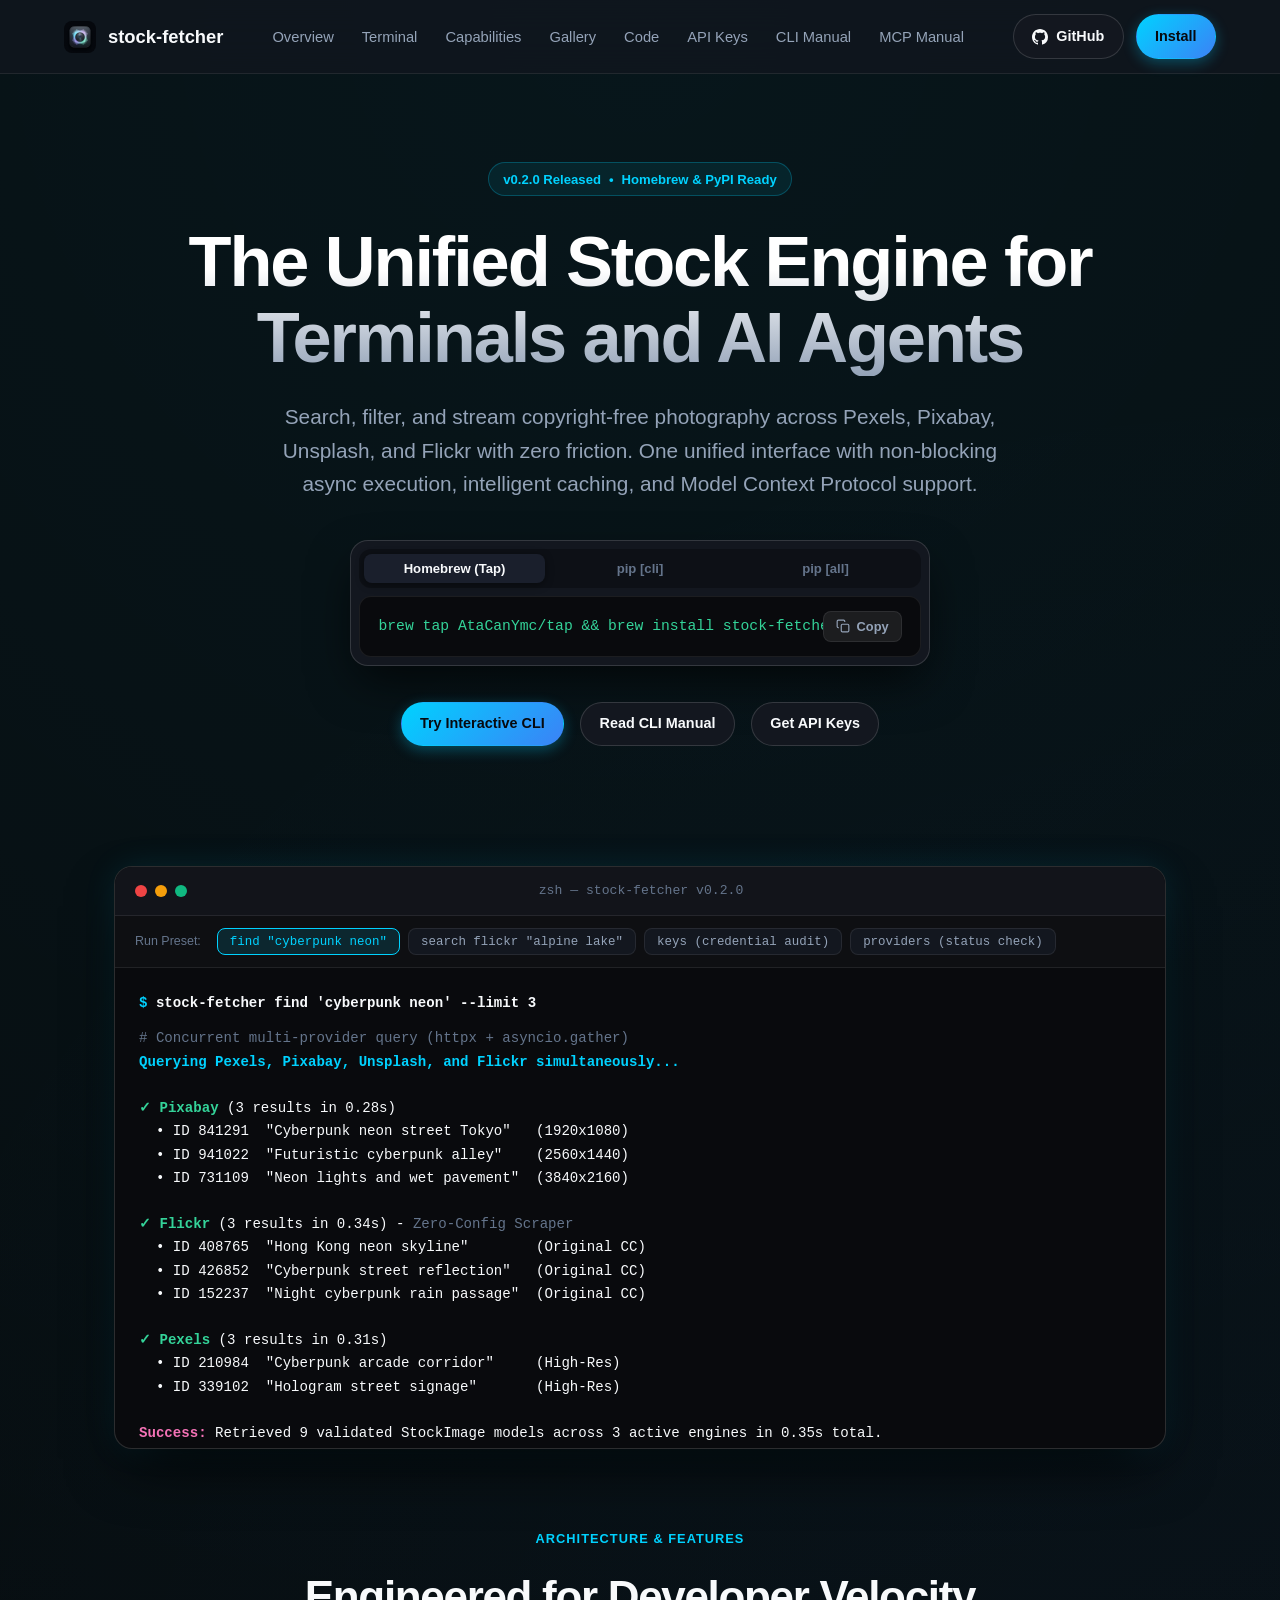
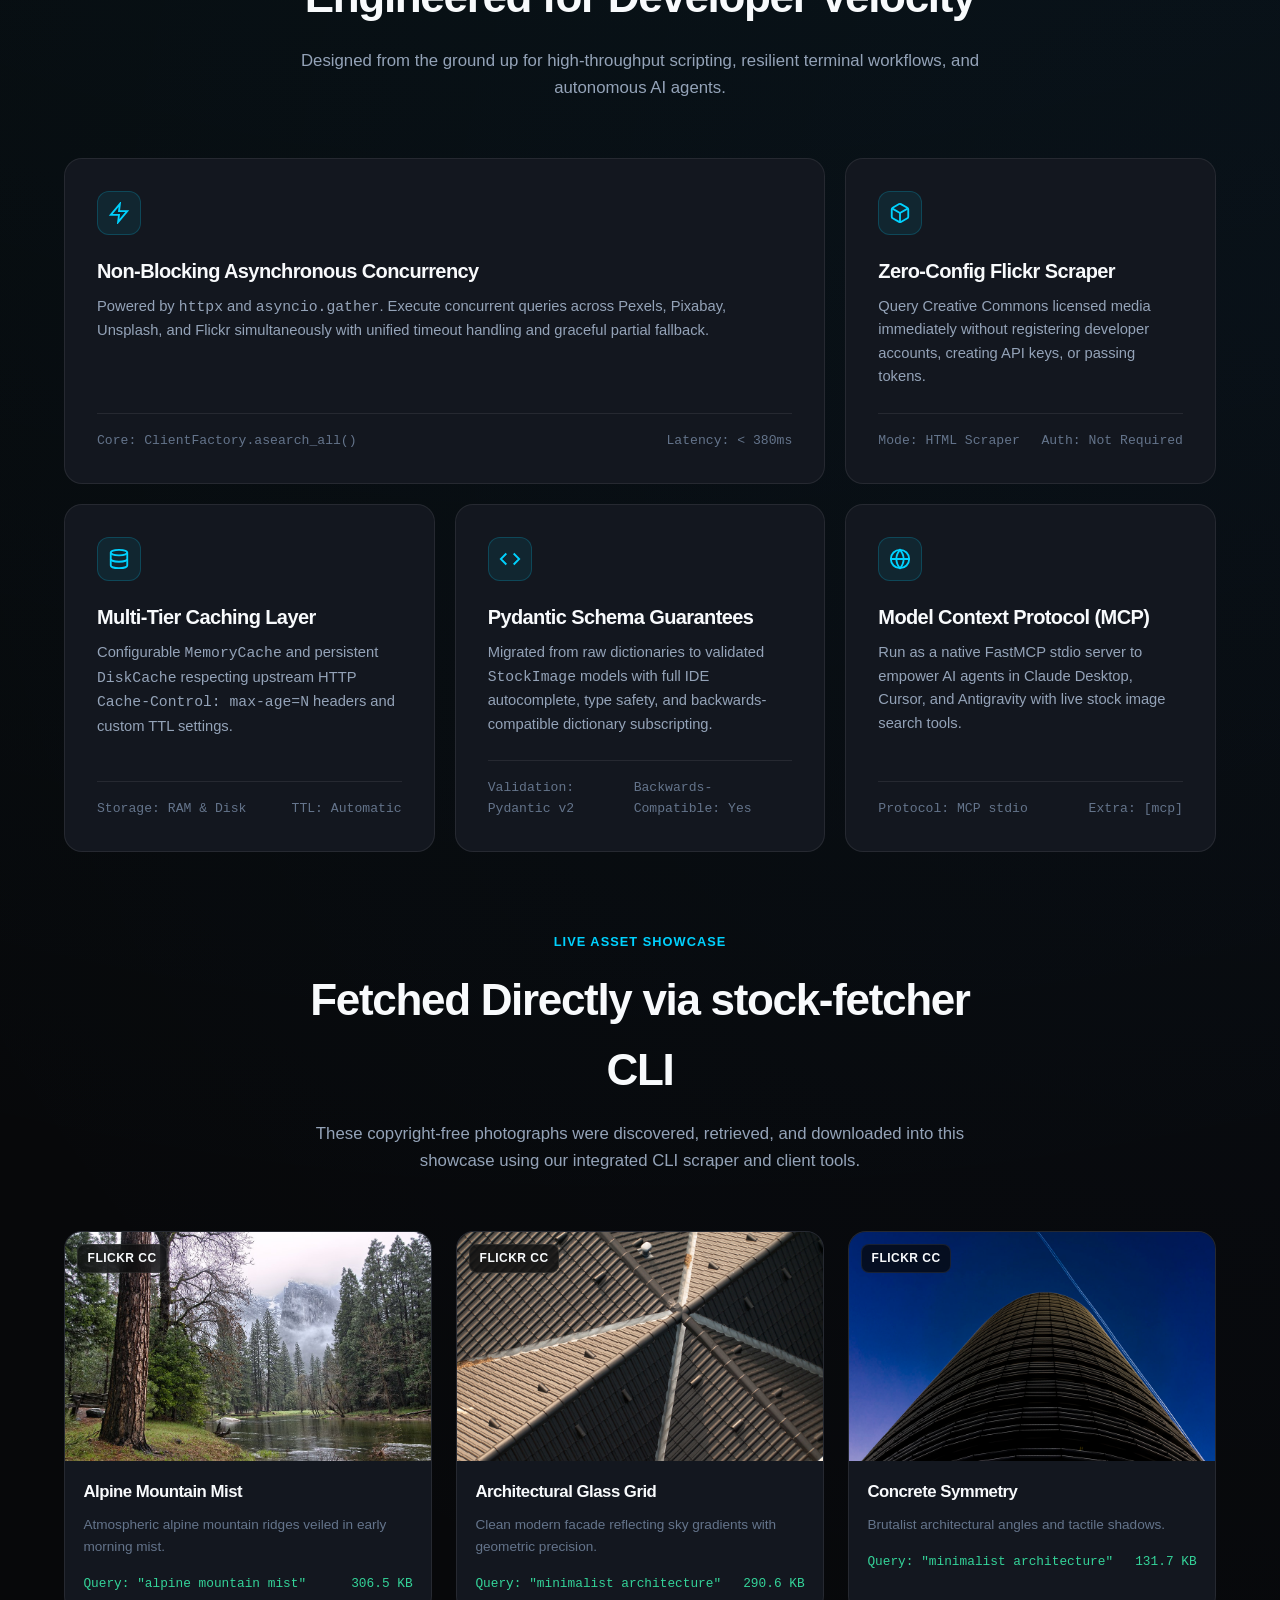
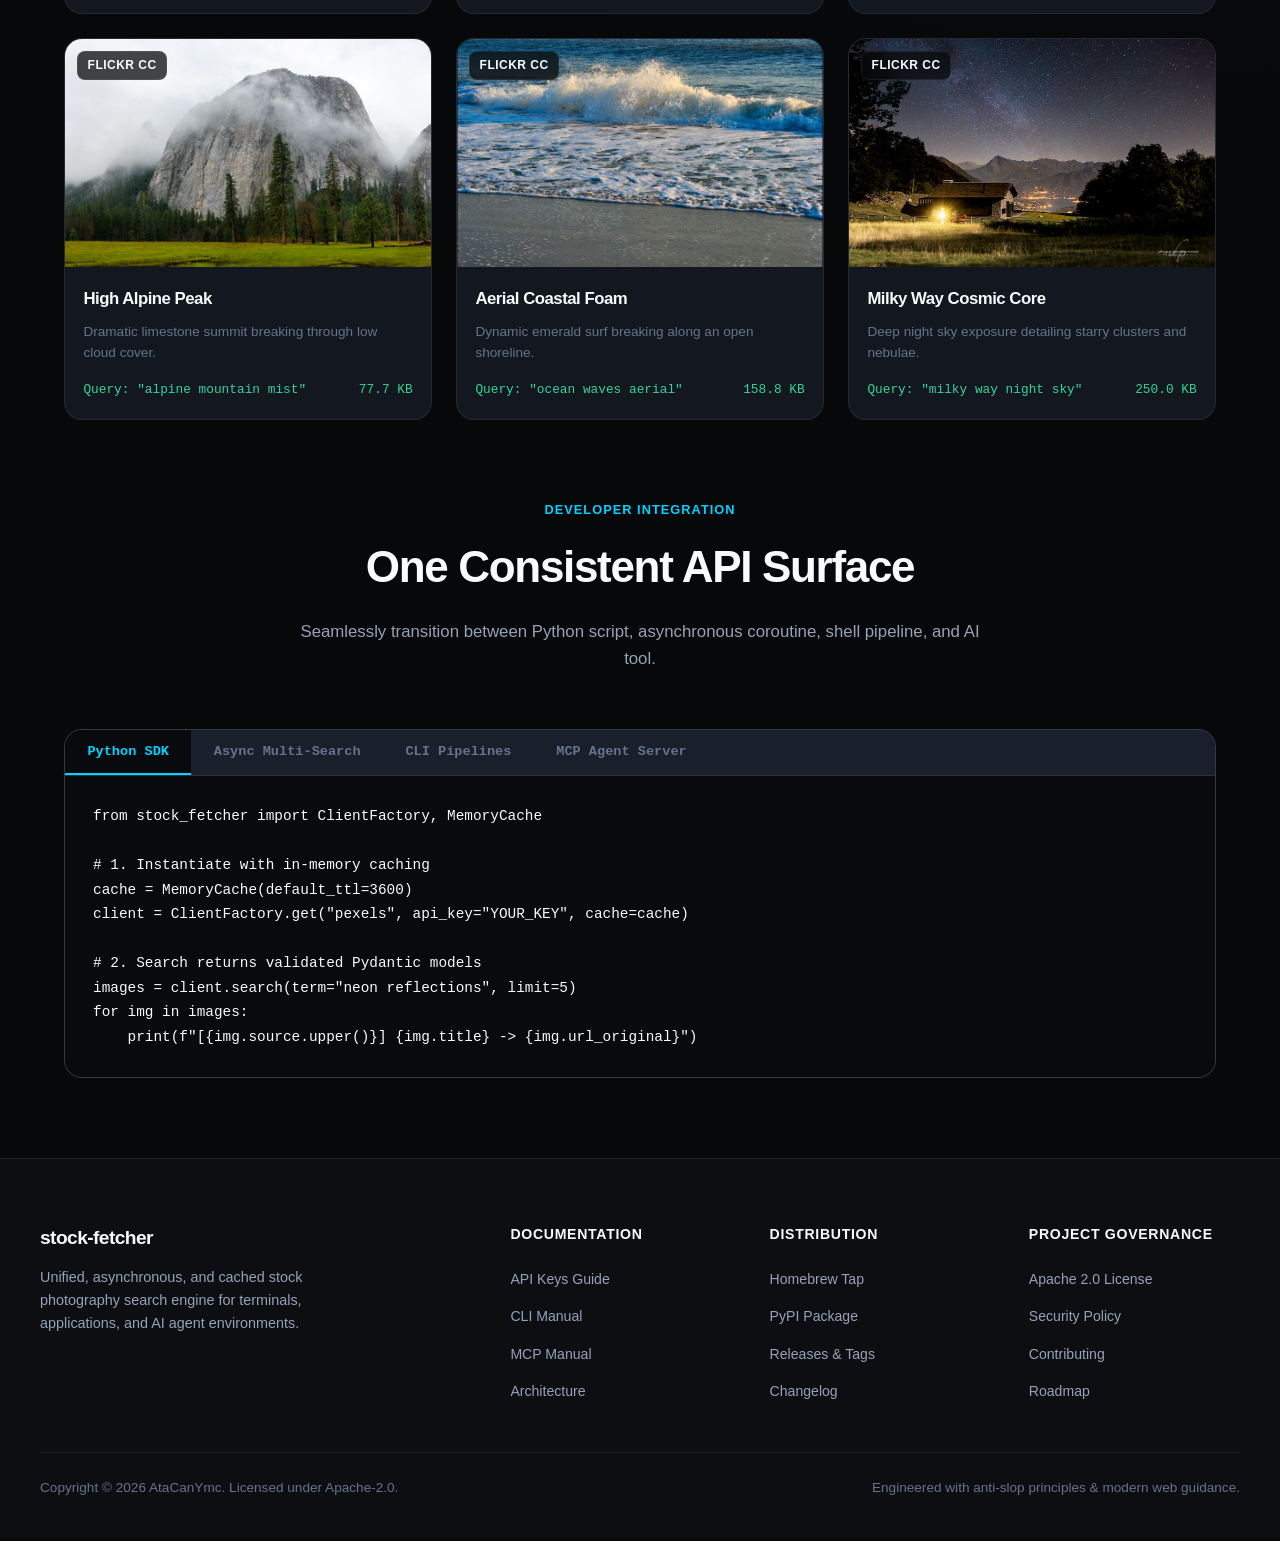
==== commit 6c5955a9: "feat(site): convert documentation guides to native HTML pages with unified navigation" ====
--- a/site/index.html
+++ b/site/index.html
@@ -29,8 +29,9 @@
           <li><a href="#capabilities">Capabilities</a></li>
           <li><a href="#gallery">Gallery</a></li>
           <li><a href="#code">Code</a></li>
-          <li><a href="https://github.com/AtaCanYmc/stock-fetcher/blob/main/docs/api_keys_guide.md" target="_blank" rel="noopener noreferrer">API Keys</a></li>
-          <li><a href="https://github.com/AtaCanYmc/stock-fetcher/blob/main/docs/cli_manual.md" target="_blank" rel="noopener noreferrer">CLI Manual</a></li>
+          <li><a href="api_keys_guide.html">API Keys</a></li>
+          <li><a href="cli_manual.html">CLI Manual</a></li>
+          <li><a href="mcp_manual.html">MCP Manual</a></li>
         </ul>
       </nav>
       <div class="nav-actions">
@@ -76,8 +77,8 @@
 
       <div class="hero-actions">
         <a href="#terminal" class="btn btn-primary">Try Interactive CLI</a>
-        <a href="https://github.com/AtaCanYmc/stock-fetcher/blob/main/docs/cli_manual.md" class="btn btn-secondary" target="_blank" rel="noopener noreferrer">Read CLI Manual</a>
-        <a href="https://github.com/AtaCanYmc/stock-fetcher/blob/main/docs/api_keys_guide.md" class="btn btn-secondary" target="_blank" rel="noopener noreferrer">Get API Keys</a>
+        <a href="cli_manual.html" class="btn btn-secondary">Read CLI Manual</a>
+        <a href="api_keys_guide.html" class="btn btn-secondary">Get API Keys</a>
       </div>
     </section>
 
@@ -431,9 +432,9 @@
       <div class="footer-col">
         <h5>Documentation</h5>
         <ul>
-          <li><a href="https://github.com/AtaCanYmc/stock-fetcher/blob/main/docs/api_keys_guide.md" target="_blank" rel="noopener noreferrer">API Keys Guide</a></li>
-          <li><a href="https://github.com/AtaCanYmc/stock-fetcher/blob/main/docs/cli_manual.md" target="_blank" rel="noopener noreferrer">CLI Manual</a></li>
-          <li><a href="https://github.com/AtaCanYmc/stock-fetcher/blob/main/docs/mcp_manual.md" target="_blank" rel="noopener noreferrer">MCP Manual</a></li>
+          <li><a href="api_keys_guide.html">API Keys Guide</a></li>
+          <li><a href="cli_manual.html">CLI Manual</a></li>
+          <li><a href="mcp_manual.html">MCP Manual</a></li>
           <li><a href="https://github.com/AtaCanYmc/stock-fetcher#architecture" target="_blank" rel="noopener noreferrer">Architecture</a></li>
         </ul>
       </div>
--- a/site/style.css
+++ b/site/style.css
@@ -786,6 +786,199 @@
   color: var(--color-text-muted);
   flex-wrap: wrap;
   gap: 1rem;
+}
+
+/* Documentation Pages Layout & Typography */
+.doc-page {
+  max-width: 960px;
+  margin: 0 auto;
+  padding: 3.5rem 1.5rem 6rem;
+  width: 100%;
+}
+
+.doc-breadcrumbs {
+  display: flex;
+  align-items: center;
+  gap: 0.5rem;
+  font-size: 0.85rem;
+  color: var(--color-text-muted);
+  margin-bottom: 2rem;
+}
+
+.doc-breadcrumbs a {
+  color: var(--color-text-secondary);
+}
+
+.doc-breadcrumbs a:hover {
+  color: var(--color-accent);
+}
+
+.doc-header {
+  margin-bottom: 3rem;
+  border-bottom: 1px solid var(--color-border-subtle);
+  padding-bottom: 2rem;
+}
+
+.doc-badge {
+  display: inline-block;
+  font-size: 0.78rem;
+  font-weight: 700;
+  text-transform: uppercase;
+  letter-spacing: 0.08em;
+  color: var(--color-accent);
+  margin-bottom: 0.75rem;
+}
+
+.doc-title {
+  font-size: clamp(2.2rem, 4vw, 3.2rem);
+  line-height: 1.15;
+  margin-bottom: 1rem;
+}
+
+.doc-lead {
+  font-size: 1.15rem;
+  color: var(--color-text-secondary);
+  line-height: 1.6;
+}
+
+.doc-content h2 {
+  font-size: 1.75rem;
+  margin: 3rem 0 1.25rem;
+  padding-bottom: 0.5rem;
+  border-bottom: 1px solid var(--color-border-subtle);
+}
+
+.doc-content h3 {
+  font-size: 1.3rem;
+  margin: 2rem 0 0.85rem;
+}
+
+.doc-content h4 {
+  font-size: 1.1rem;
+  margin: 1.5rem 0 0.65rem;
+}
+
+.doc-content p {
+  font-size: 0.98rem;
+  margin-bottom: 1.25rem;
+  line-height: 1.7;
+}
+
+.doc-content ul, .doc-content ol {
+  margin-bottom: 1.5rem;
+  padding-left: 1.5rem;
+  color: var(--color-text-secondary);
+}
+
+.doc-content li {
+  margin-bottom: 0.5rem;
+  line-height: 1.65;
+}
+
+.doc-content code {
+  font-family: var(--font-mono);
+  font-size: 0.88em;
+  background-color: var(--color-bg-surface-elevated);
+  padding: 0.2rem 0.45rem;
+  border-radius: var(--radius-xs);
+  border: 1px solid var(--color-border-subtle);
+  color: var(--color-text-primary);
+}
+
+.doc-content pre {
+  background-color: var(--color-terminal-bg);
+  border: 1px solid var(--color-border-subtle);
+  border-radius: var(--radius-md);
+  padding: 1.25rem;
+  overflow-x: auto;
+  margin: 1.5rem 0;
+}
+
+.doc-content pre code {
+  background: transparent;
+  padding: 0;
+  border: none;
+  font-size: 0.9rem;
+  line-height: 1.65;
+}
+
+/* Callouts / Alerts */
+.callout {
+  padding: 1.15rem 1.4rem;
+  border-radius: var(--radius-md);
+  margin: 1.75rem 0;
+  border-left: 4px solid;
+  background-color: var(--color-bg-surface);
+}
+
+.callout-note {
+  border-left-color: var(--color-code-blue);
+  background-color: rgba(96, 165, 250, 0.08);
+}
+
+.callout-important {
+  border-left-color: var(--color-accent);
+  background-color: rgba(0, 210, 255, 0.08);
+}
+
+.callout-tip {
+  border-left-color: var(--color-code-green);
+  background-color: rgba(52, 211, 153, 0.08);
+}
+
+.callout-title {
+  font-weight: 700;
+  font-size: 0.9rem;
+  text-transform: uppercase;
+  letter-spacing: 0.05em;
+  margin-bottom: 0.4rem;
+  display: flex;
+  align-items: center;
+  gap: 0.4rem;
+}
+
+.callout-note .callout-title { color: var(--color-code-blue); }
+.callout-important .callout-title { color: var(--color-accent); }
+.callout-tip .callout-title { color: var(--color-code-green); }
+
+.callout p:last-child {
+  margin-bottom: 0;
+}
+
+/* Data Tables */
+.table-wrap {
+  width: 100%;
+  overflow-x: auto;
+  margin: 1.75rem 0;
+  border: 1px solid var(--color-border-subtle);
+  border-radius: var(--radius-md);
+}
+
+.doc-table {
+  width: 100%;
+  border-collapse: collapse;
+  text-align: left;
+  font-size: 0.92rem;
+}
+
+.doc-table th, .doc-table td {
+  padding: 0.85rem 1.15rem;
+  border-bottom: 1px solid var(--color-border-subtle);
+}
+
+.doc-table th {
+  background-color: var(--color-bg-surface-elevated);
+  font-weight: 600;
+  color: var(--color-text-primary);
+  white-space: nowrap;
+}
+
+.doc-table tr:last-child td {
+  border-bottom: none;
+}
+
+.doc-table tr:hover td {
+  background-color: rgba(255, 255, 255, 0.02);
 }
 
 /* Responsive Overrides (320px - 768px Hard Floor) */
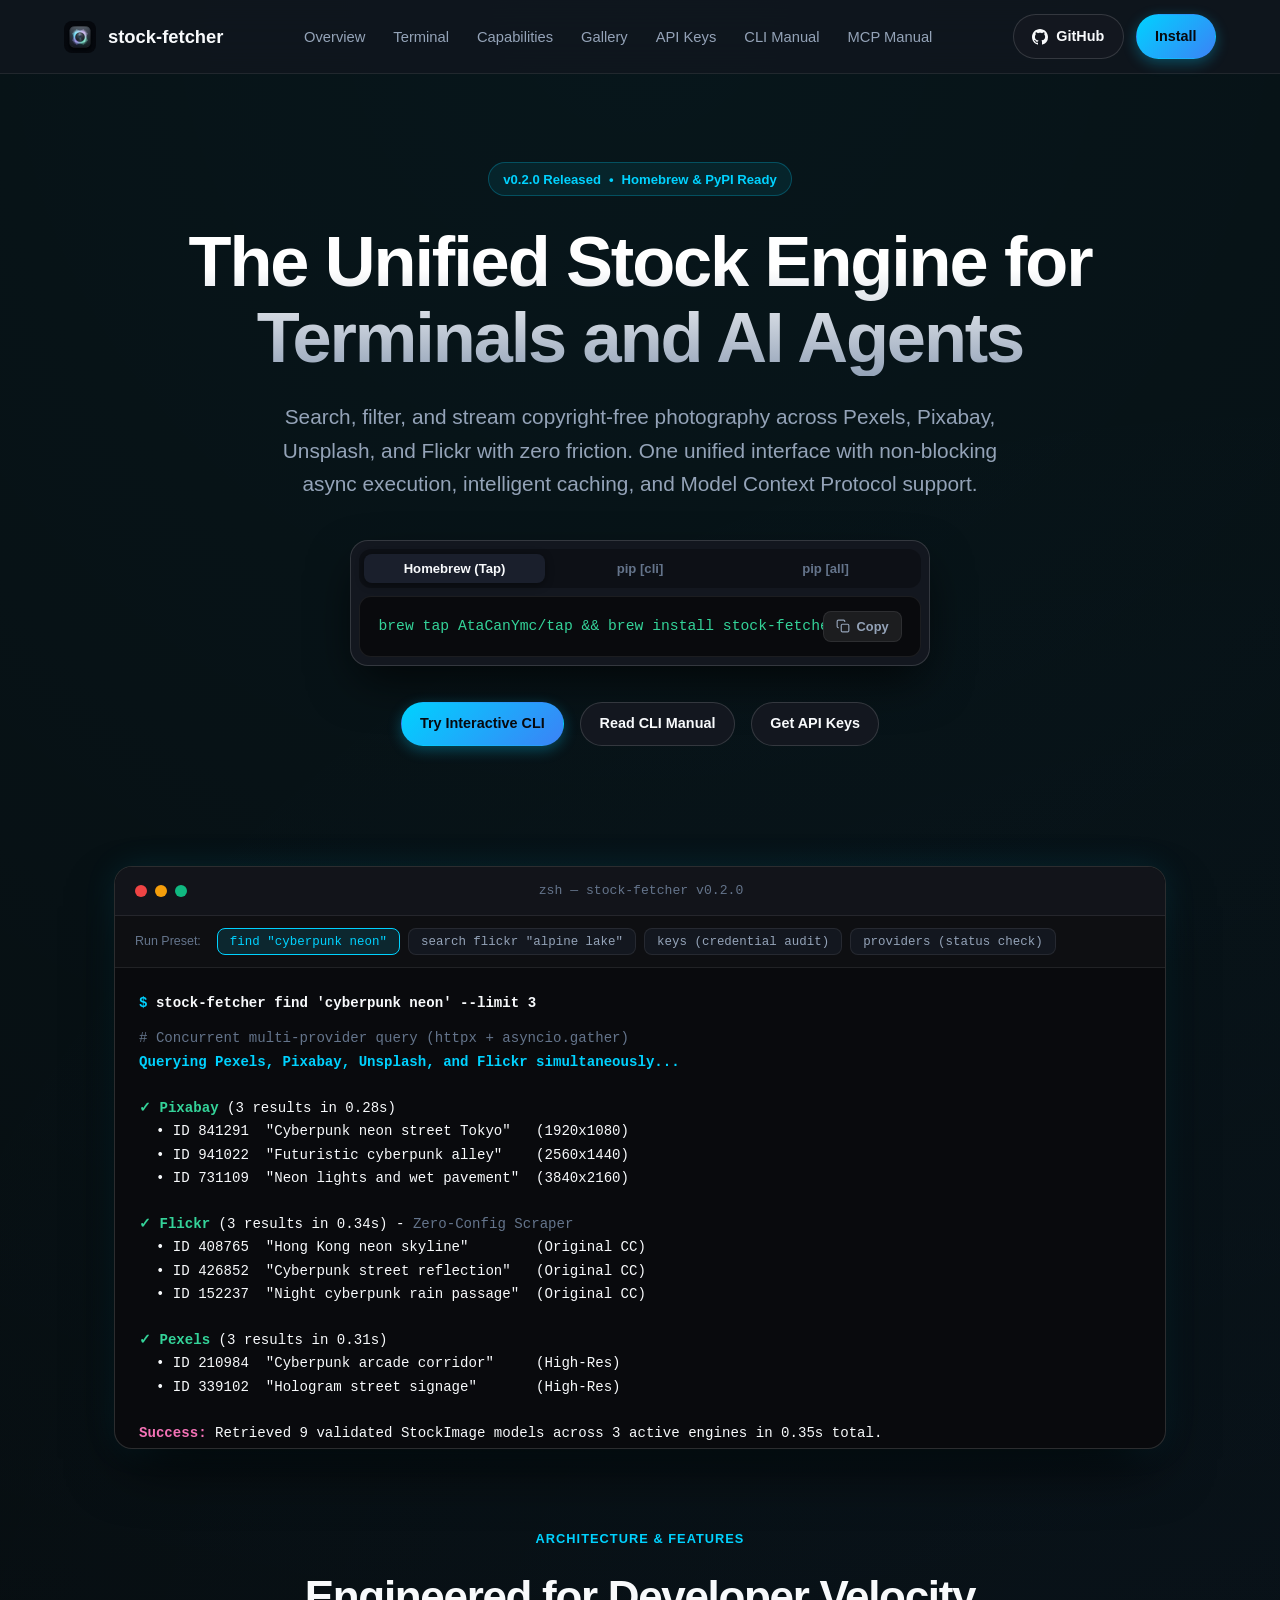
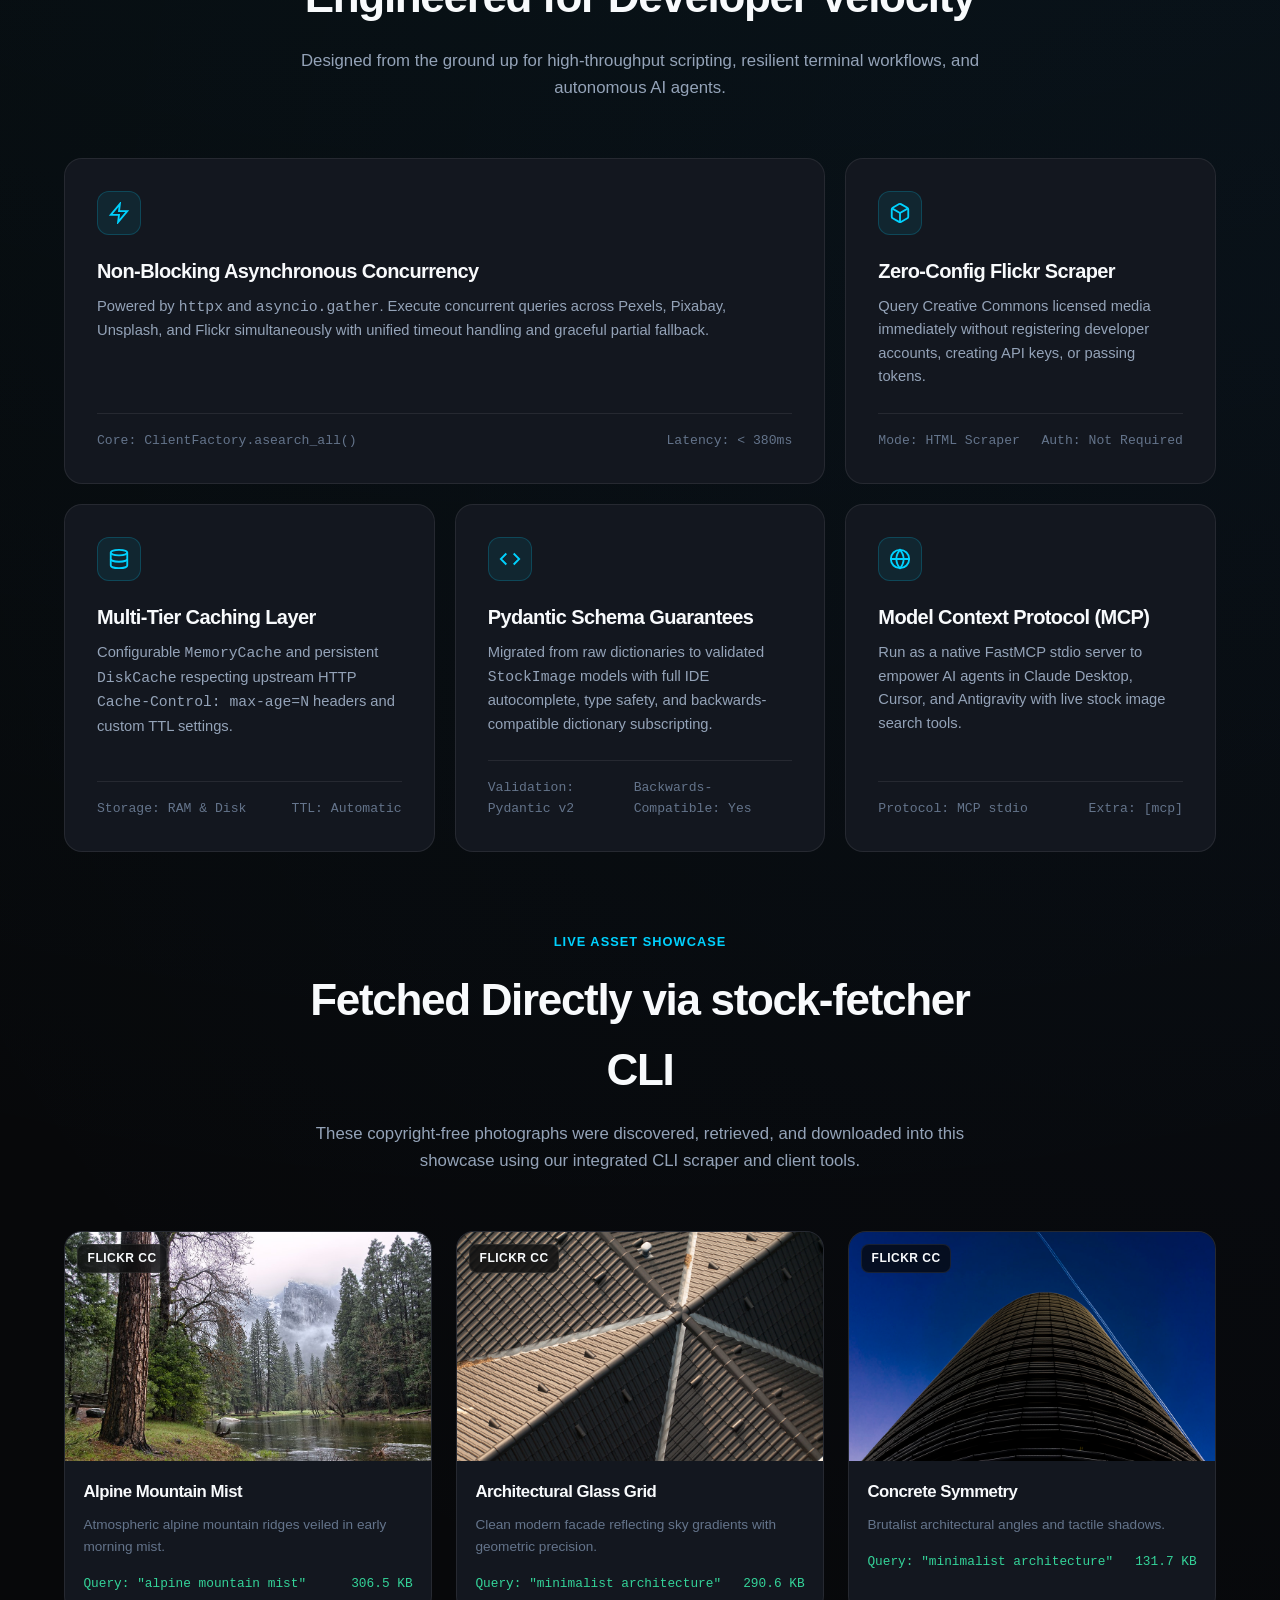
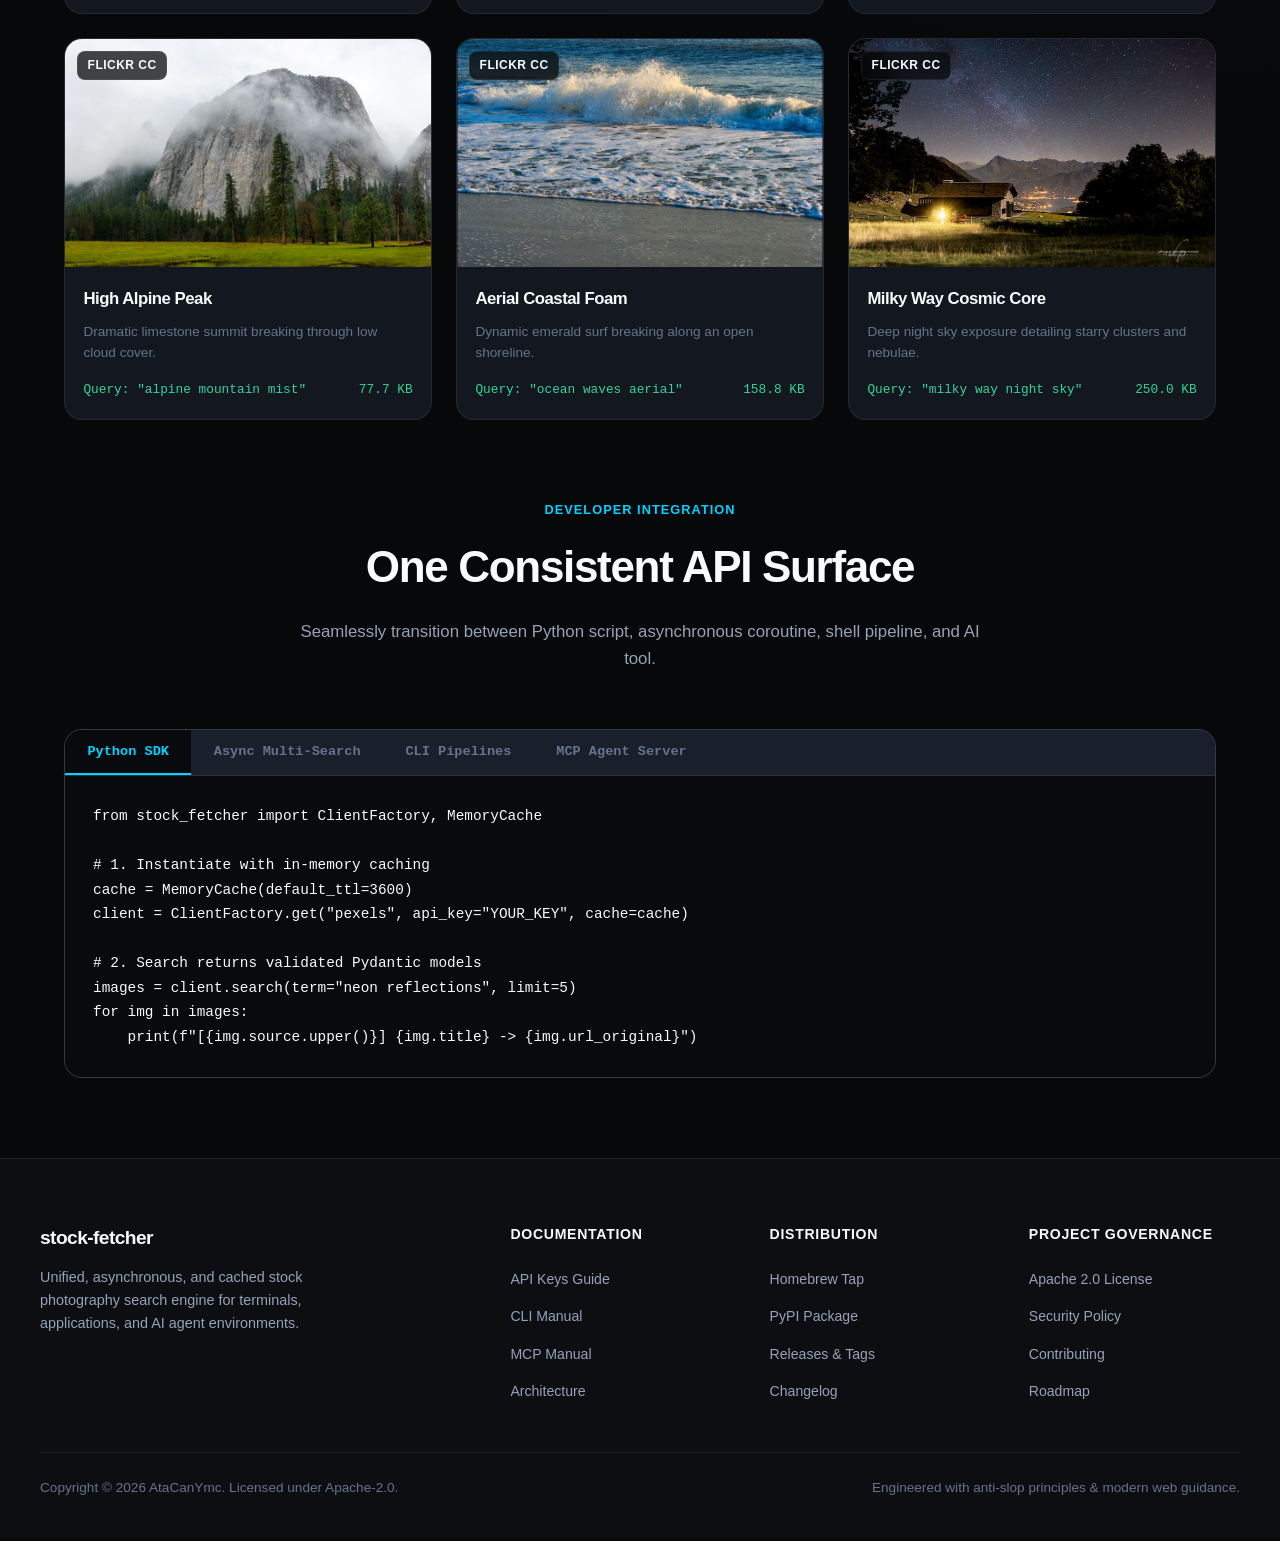
==== commit 7f313af1: "refactor(site): unify top navigation bar character-by-character across all site pages" ====
--- a/site/index.html
+++ b/site/index.html
@@ -6,29 +6,78 @@
   <meta name="color-scheme" content="dark">
   <meta name="description" content="Unified copyright-free stock photography search and download CLI, Python SDK, and MCP server for Pexels, Pixabay, Unsplash, and Flickr.">
   <meta name="theme-color" content="#07080a">
-  <meta property="og:title" content="stock-fetcher | Unified Stock Photography Engine">
+  <title>stock-fetcher — Unified Stock Photography Engine</title>
+  <link rel="canonical" href="https://atacanymc.github.io/stock-fetcher/">
+  <link rel="stylesheet" href="style.css">
+  <link rel="icon" type="image/png" href="assets/logo.png">
+  <meta name="robots" content="index, follow">
+
+  <!-- OpenGraph Metadata -->
+  <meta property="og:site_name" content="stock-fetcher">
+  <meta property="og:title" content="stock-fetcher — Unified Stock Photography Engine">
   <meta property="og:description" content="Asynchronous, zero-config, and cached copyright-free stock image search for terminals, codebases, and AI agents.">
   <meta property="og:type" content="website">
-  <title>stock-fetcher — Unified Stock Photography Engine</title>
-  <link rel="stylesheet" href="style.css">
-  <link rel="icon" type="image/png" href="assets/logo.png">
+  <meta property="og:url" content="https://atacanymc.github.io/stock-fetcher/">
+  <meta property="og:image" content="https://atacanymc.github.io/stock-fetcher/assets/logo.png">
+  <meta property="og:image:alt" content="stock-fetcher logo">
+
+  <!-- Twitter Card Metadata -->
+  <meta name="twitter:card" content="summary_large_image">
+  <meta name="twitter:title" content="stock-fetcher — Unified Stock Photography Engine">
+  <meta name="twitter:description" content="Asynchronous, zero-config, and cached copyright-free stock image search for terminals, codebases, and AI agents.">
+  <meta name="twitter:image" content="https://atacanymc.github.io/stock-fetcher/assets/logo.png">
+
+  <!-- Schema.org JSON-LD Structured Data -->
+  <script type="application/ld+json">
+  {
+    "@context": "https://schema.org",
+    "@graph": [
+      {
+        "@type": "SoftwareApplication",
+        "name": "stock-fetcher",
+        "headline": "Unified Stock Photography Engine",
+        "description": "Unified copyright-free stock photography search and download CLI, Python SDK, and MCP server for Pexels, Pixabay, Unsplash, and Flickr.",
+        "applicationCategory": "DeveloperApplication",
+        "operatingSystem": "macOS, Linux, Windows",
+        "softwareVersion": "0.2.0",
+        "offers": {
+          "@type": "Offer",
+          "price": "0",
+          "priceCurrency": "USD"
+        },
+        "license": "https://www.apache.org/licenses/LICENSE-2.0",
+        "codeRepository": "https://github.com/AtaCanYmc/stock-fetcher",
+        "url": "https://atacanymc.github.io/stock-fetcher/",
+        "author": {
+          "@type": "Person",
+          "name": "AtaCanYmc"
+        }
+      },
+      {
+        "@type": "WebSite",
+        "name": "stock-fetcher",
+        "url": "https://atacanymc.github.io/stock-fetcher/",
+        "description": "Unified copyright-free stock photography search and download CLI, Python SDK, and Model Context Protocol server."
+      }
+    ]
+  }
+  </script>
 </head>
 <body>
 
   <!-- Sticky Frosted Navigation -->
   <header class="header-nav">
     <div class="nav-container">
-      <a href="#" class="nav-brand">
+      <a href="index.html" class="nav-brand">
         <img src="assets/logo.png" alt="stock-fetcher logo" width="32" height="32">
         <span>stock-fetcher</span>
       </a>
       <nav aria-label="Main Navigation">
         <ul class="nav-links">
-          <li><a href="#overview">Overview</a></li>
-          <li><a href="#terminal">Terminal</a></li>
-          <li><a href="#capabilities">Capabilities</a></li>
-          <li><a href="#gallery">Gallery</a></li>
-          <li><a href="#code">Code</a></li>
+          <li><a href="index.html#overview">Overview</a></li>
+          <li><a href="index.html#terminal">Terminal</a></li>
+          <li><a href="index.html#capabilities">Capabilities</a></li>
+          <li><a href="index.html#gallery">Gallery</a></li>
           <li><a href="api_keys_guide.html">API Keys</a></li>
           <li><a href="cli_manual.html">CLI Manual</a></li>
           <li><a href="mcp_manual.html">MCP Manual</a></li>
@@ -39,7 +88,7 @@
           <svg width="16" height="16" viewBox="0 0 24 24" fill="currentColor"><path d="M12 0C5.37 0 0 5.37 0 12c0 5.31 3.435 9.795 8.205 11.385.6.105.825-.255.825-.57 0-.285-.015-1.23-.015-2.235-3.015.555-3.795-.735-4.035-1.41-.135-.345-.72-1.41-1.23-1.695-.42-.225-1.02-.78-.015-.795.945-.015 1.62.87 1.845 1.23 1.08 1.815 2.805 1.305 3.495.99.105-.78.42-1.305.765-1.605-2.67-.3-5.46-1.335-5.46-5.925 0-1.305.465-2.385 1.23-3.225-.12-.3-.54-1.53.12-3.18 0 0 1.005-.315 3.3 1.23.96-.27 1.98-.405 3-.405s2.04.135 3 .405c2.295-1.56 3.3-1.23 3.3-1.23.66 1.65.24 2.88.12 3.18.765.84 1.23 1.905 1.23 3.225 0 4.605-2.805 5.625-5.475 5.925.435.375.81 1.095.81 2.22 0 1.605-.015 2.895-.015 3.3 0 .315.225.69.825.57A12.02 12.02 0 0024 12c0-6.63-5.37-12-12-12z"/></svg>
           GitHub
         </a>
-        <a href="#install" class="btn btn-primary">Install</a>
+        <a href="index.html#install" class="btn btn-primary">Install</a>
       </div>
     </div>
   </header>
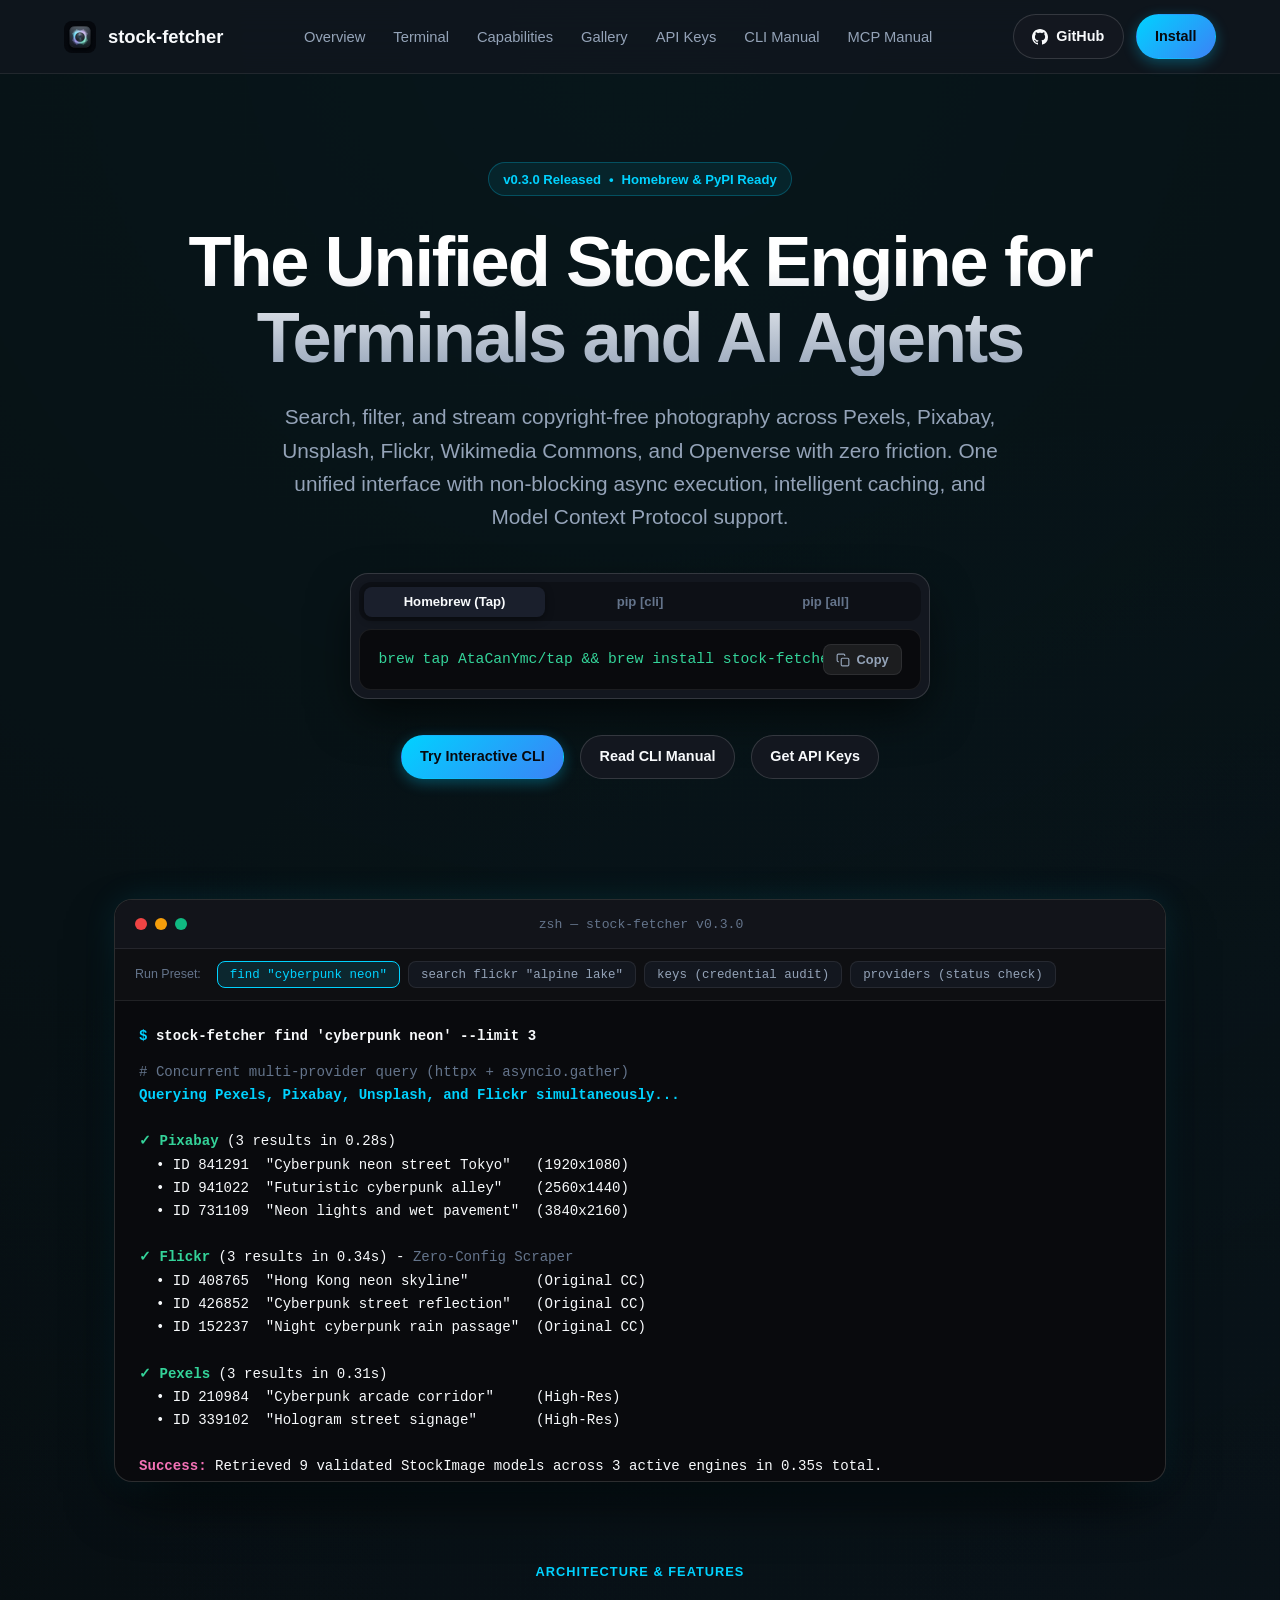
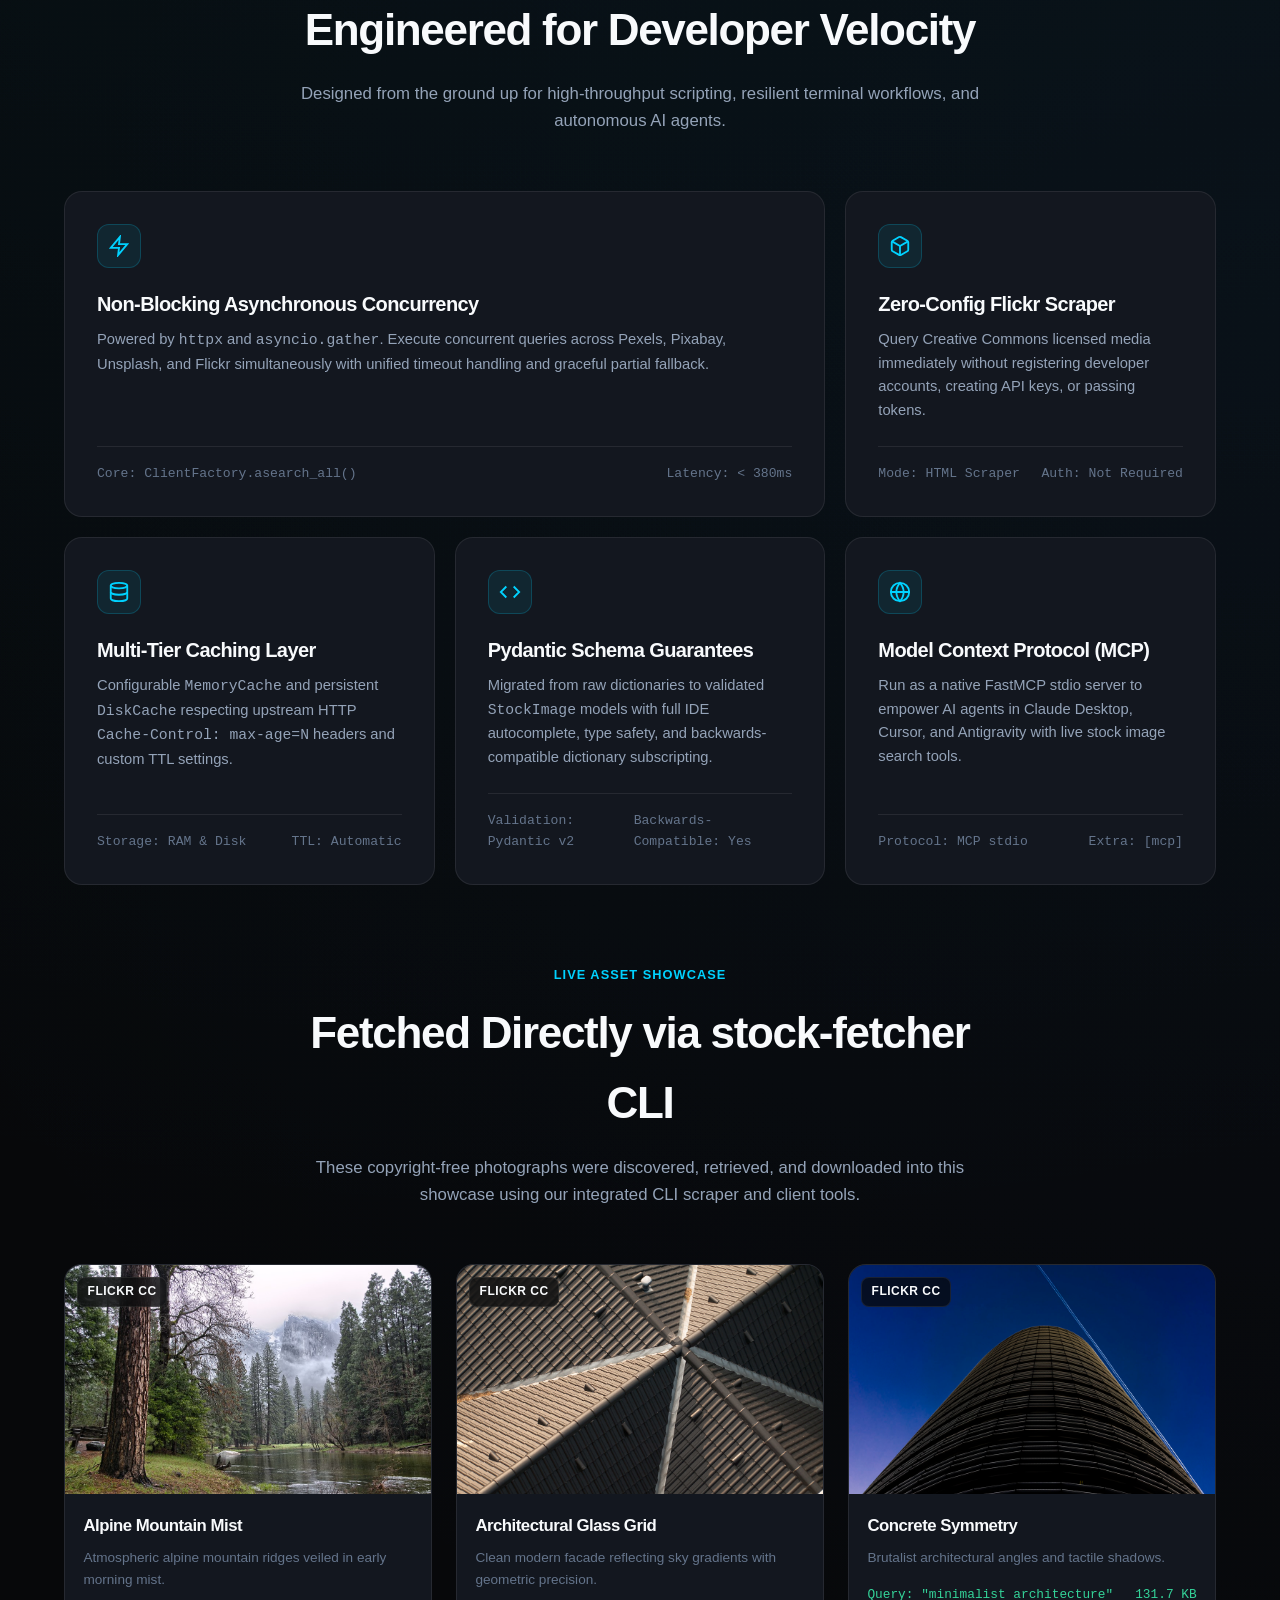
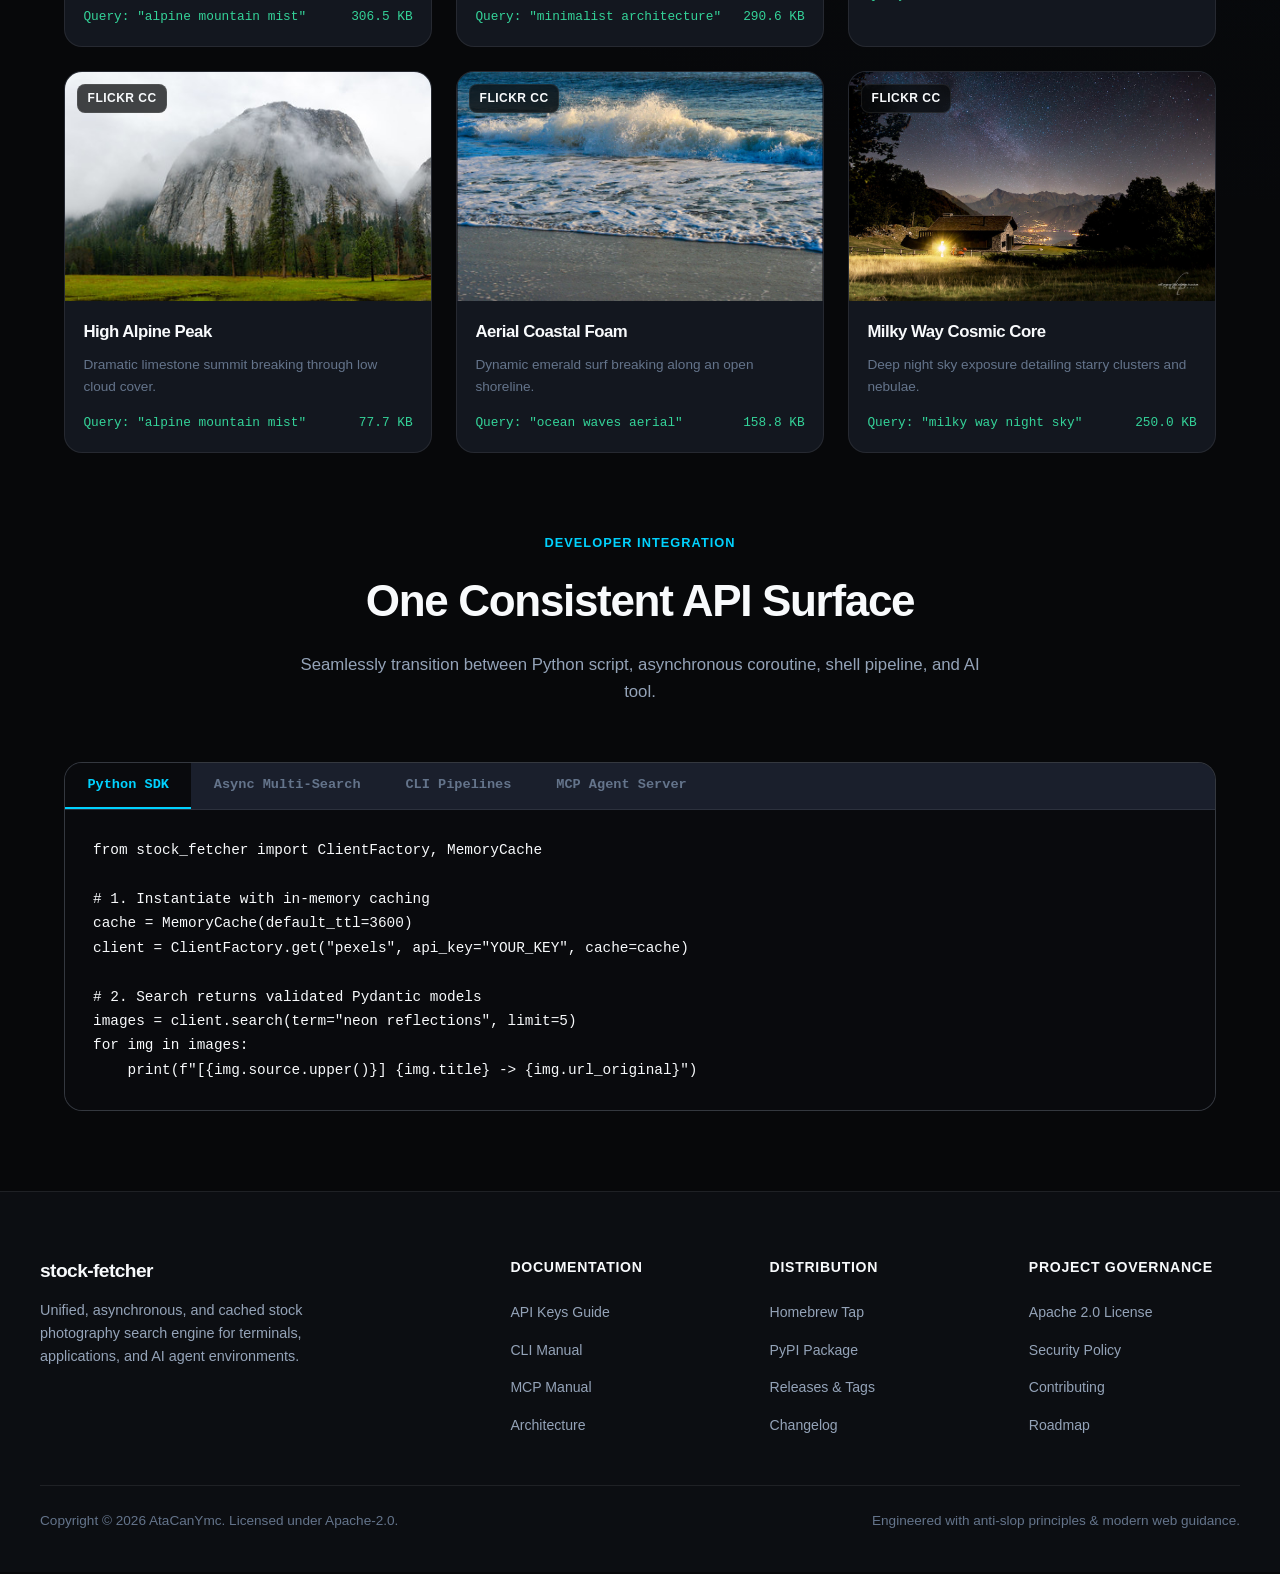
==== commit 9fcafe1a: "feat(ci): configure release-please to update website version tags" ====
--- a/site/index.html
+++ b/site/index.html
@@ -28,6 +28,7 @@
   <meta name="twitter:image" content="https://atacanymc.github.io/stock-fetcher/assets/logo.png">
 
   <!-- Schema.org JSON-LD Structured Data -->
+  <!-- x-release-please-start-version -->
   <script type="application/ld+json">
   {
     "@context": "https://schema.org",
@@ -36,10 +37,10 @@
         "@type": "SoftwareApplication",
         "name": "stock-fetcher",
         "headline": "Unified Stock Photography Engine",
-        "description": "Unified copyright-free stock photography search and download CLI, Python SDK, and MCP server for Pexels, Pixabay, Unsplash, and Flickr.",
+        "description": "Unified copyright-free stock photography search and download CLI, Python SDK, and MCP server for Pexels, Pixabay, Unsplash, Flickr, Wikimedia Commons, and Openverse.",
         "applicationCategory": "DeveloperApplication",
         "operatingSystem": "macOS, Linux, Windows",
-        "softwareVersion": "0.2.0",
+        "softwareVersion": "0.3.0",
         "offers": {
           "@type": "Offer",
           "price": "0",
@@ -62,6 +63,7 @@
     ]
   }
   </script>
+  <!-- x-release-please-end -->
 </head>
 <body>
 
@@ -98,14 +100,14 @@
     <!-- Hero Section -->
     <section id="overview" class="hero-section">
       <a href="https://github.com/AtaCanYmc/stock-fetcher/releases" class="hero-pill" target="_blank" rel="noopener noreferrer">
-        <span>v0.2.0 Released</span>
+        <span>v0.3.0 Released</span> <!-- x-release-please-version -->
         <span>•</span>
         <span>Homebrew &amp; PyPI Ready</span>
       </a>
 
       <h1 class="hero-title">The Unified Stock Engine for Terminals and AI Agents</h1>
       <p class="hero-subtitle">
-        Search, filter, and stream copyright-free photography across Pexels, Pixabay, Unsplash, and Flickr with zero friction. One unified interface with non-blocking async execution, intelligent caching, and Model Context Protocol support.
+        Search, filter, and stream copyright-free photography across Pexels, Pixabay, Unsplash, Flickr, Wikimedia Commons, and Openverse with zero friction. One unified interface with non-blocking async execution, intelligent caching, and Model Context Protocol support.
       </p>
 
       <!-- Quick Install Box -->
@@ -140,7 +142,7 @@
             <span class="terminal-dot dot-yellow"></span>
             <span class="terminal-dot dot-green"></span>
           </div>
-          <span class="terminal-title">zsh — stock-fetcher v0.2.0</span>
+          <span class="terminal-title">zsh — stock-fetcher v0.3.0</span> <!-- x-release-please-version -->
           <div style="width: 50px;"></div>
         </div>
 
@@ -424,7 +426,7 @@
 from stock_fetcher import ClientFactory
 
 async def main():
-    # Execute non-blocking parallel search across 4 engines
+    # Execute non-blocking parallel search across 6 engines
     results = await ClientFactory.asearch_all(
         term="nordic winter landscape",
         limit_per_provider=3
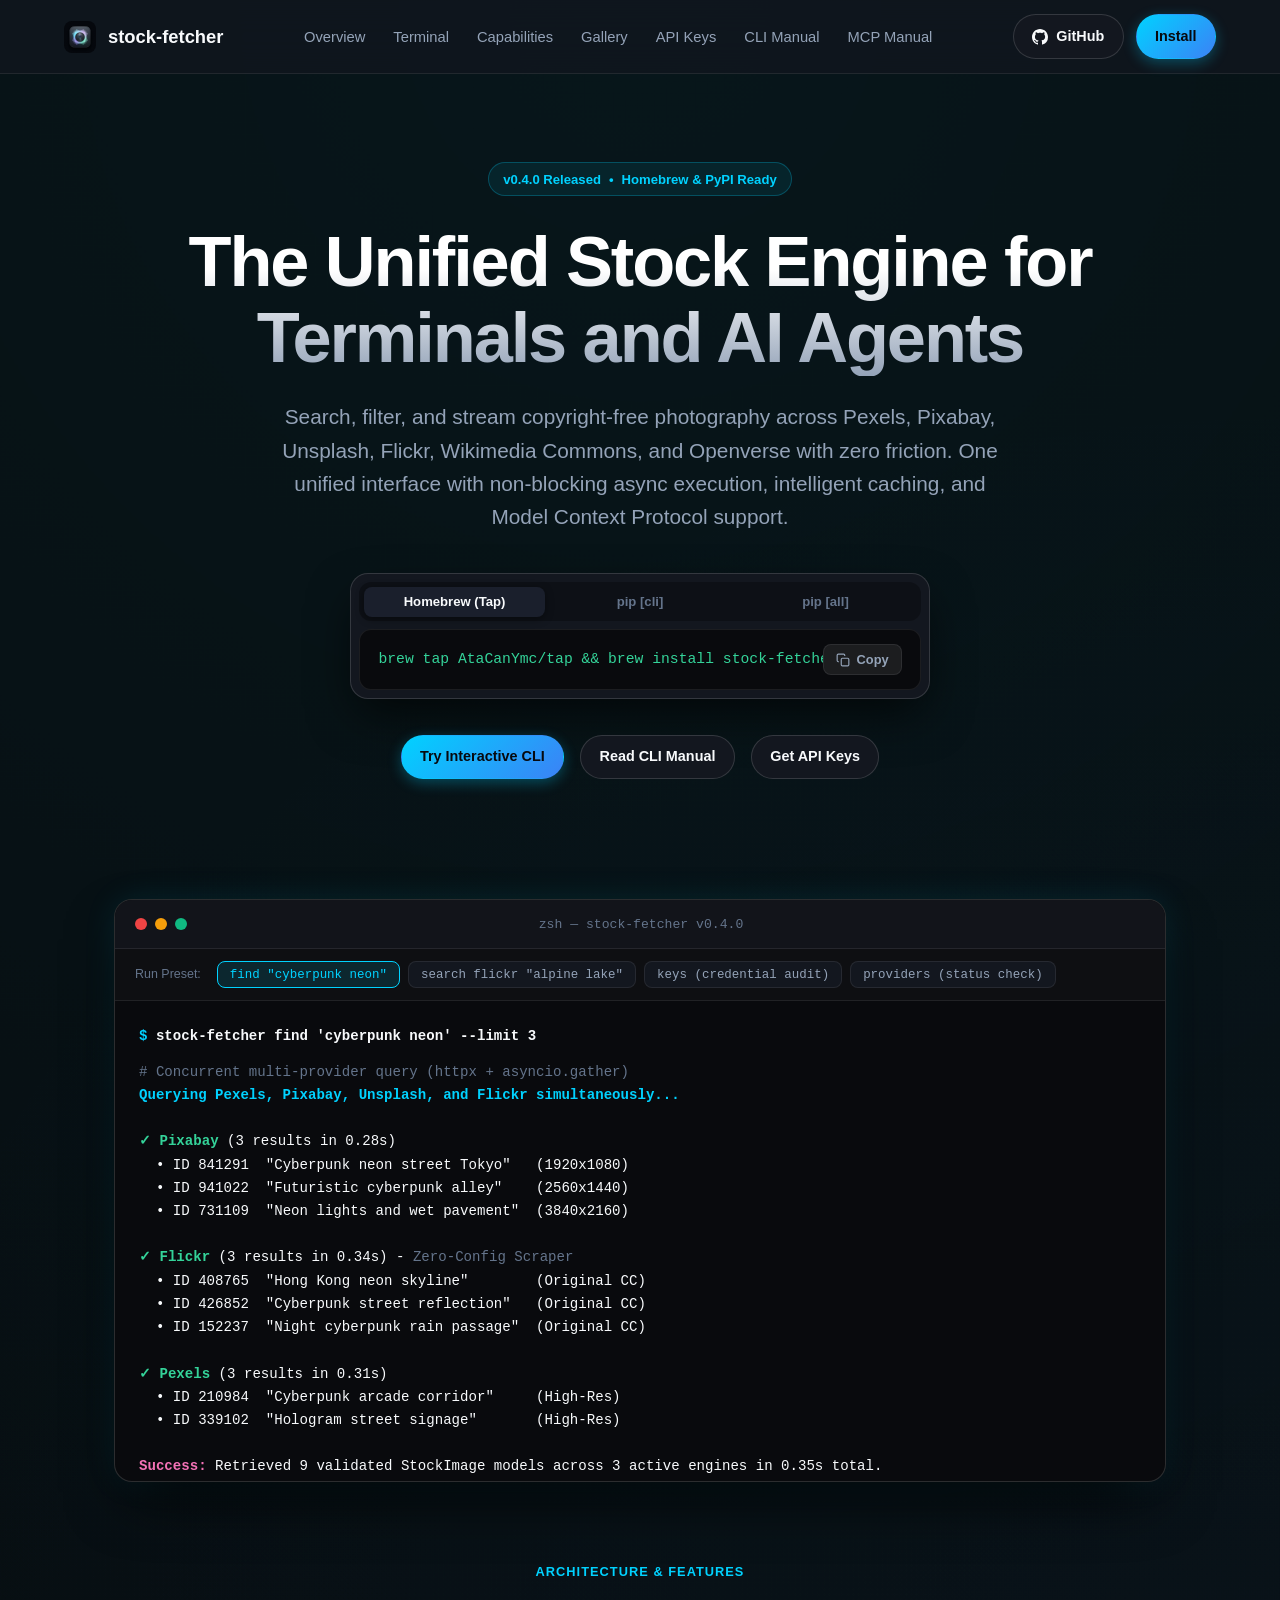
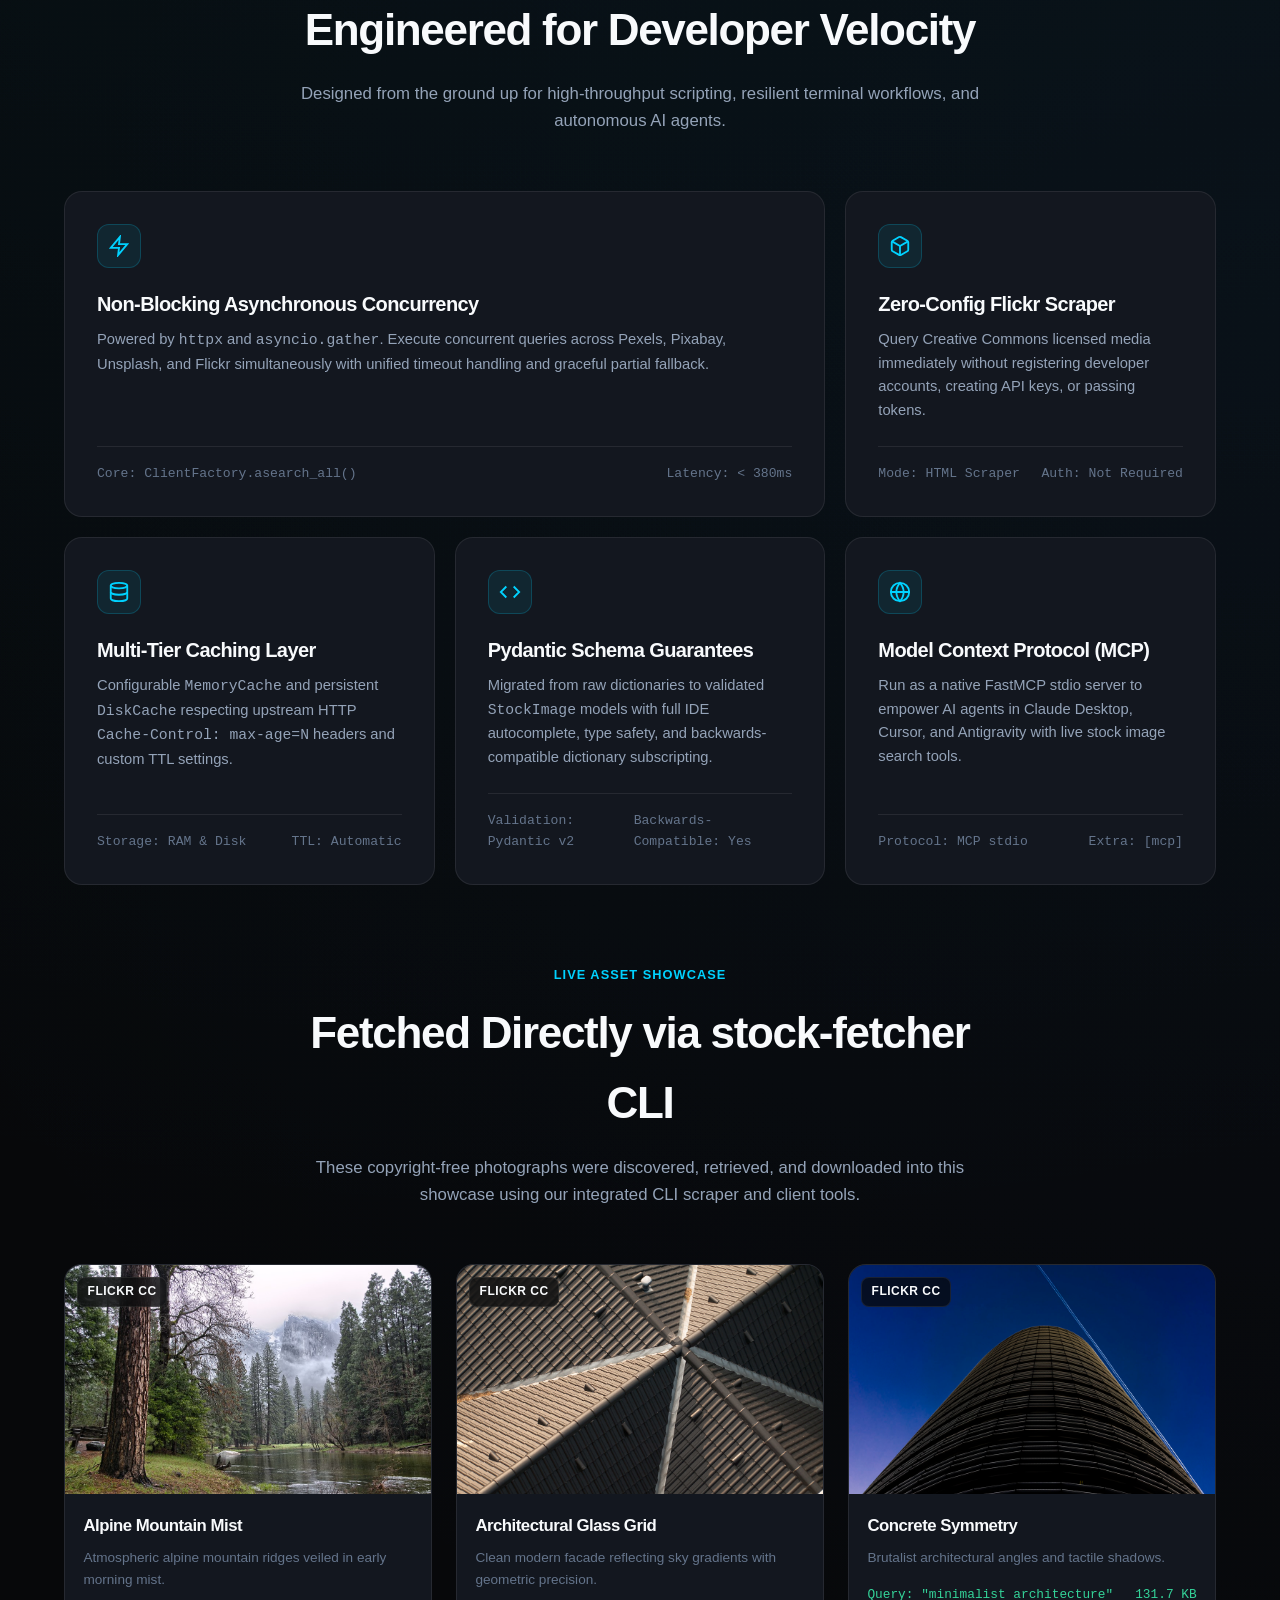
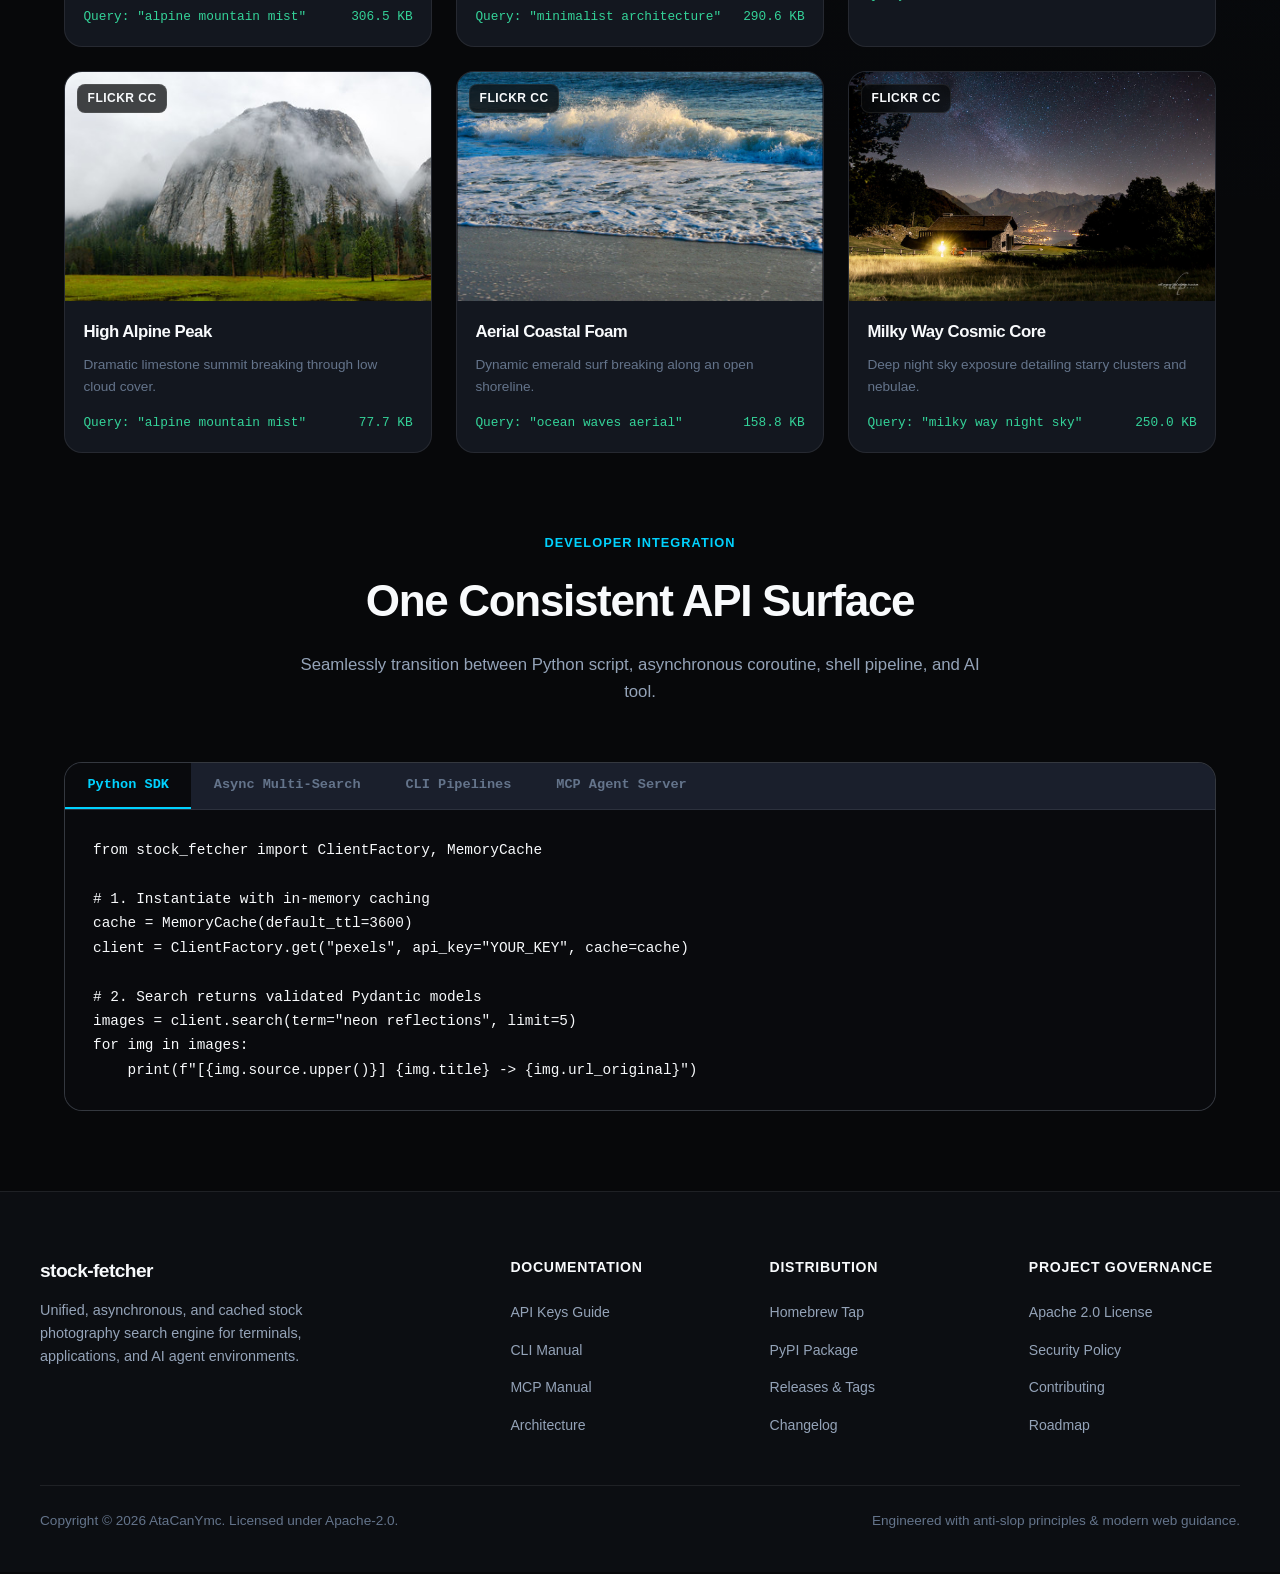
==== commit 37d4d1fc: "chore(main): release stock-fetcher 0.4.0" ====
--- a/site/index.html
+++ b/site/index.html
@@ -40,7 +40,7 @@
         "description": "Unified copyright-free stock photography search and download CLI, Python SDK, and MCP server for Pexels, Pixabay, Unsplash, Flickr, Wikimedia Commons, and Openverse.",
         "applicationCategory": "DeveloperApplication",
         "operatingSystem": "macOS, Linux, Windows",
-        "softwareVersion": "0.3.0",
+        "softwareVersion": "0.4.0",
         "offers": {
           "@type": "Offer",
           "price": "0",
@@ -100,7 +100,7 @@
     <!-- Hero Section -->
     <section id="overview" class="hero-section">
       <a href="https://github.com/AtaCanYmc/stock-fetcher/releases" class="hero-pill" target="_blank" rel="noopener noreferrer">
-        <span>v0.3.0 Released</span> <!-- x-release-please-version -->
+        <span>v0.4.0 Released</span> <!-- x-release-please-version -->
         <span>•</span>
         <span>Homebrew &amp; PyPI Ready</span>
       </a>
@@ -142,7 +142,7 @@
             <span class="terminal-dot dot-yellow"></span>
             <span class="terminal-dot dot-green"></span>
           </div>
-          <span class="terminal-title">zsh — stock-fetcher v0.3.0</span> <!-- x-release-please-version -->
+          <span class="terminal-title">zsh — stock-fetcher v0.4.0</span> <!-- x-release-please-version -->
           <div style="width: 50px;"></div>
         </div>
 
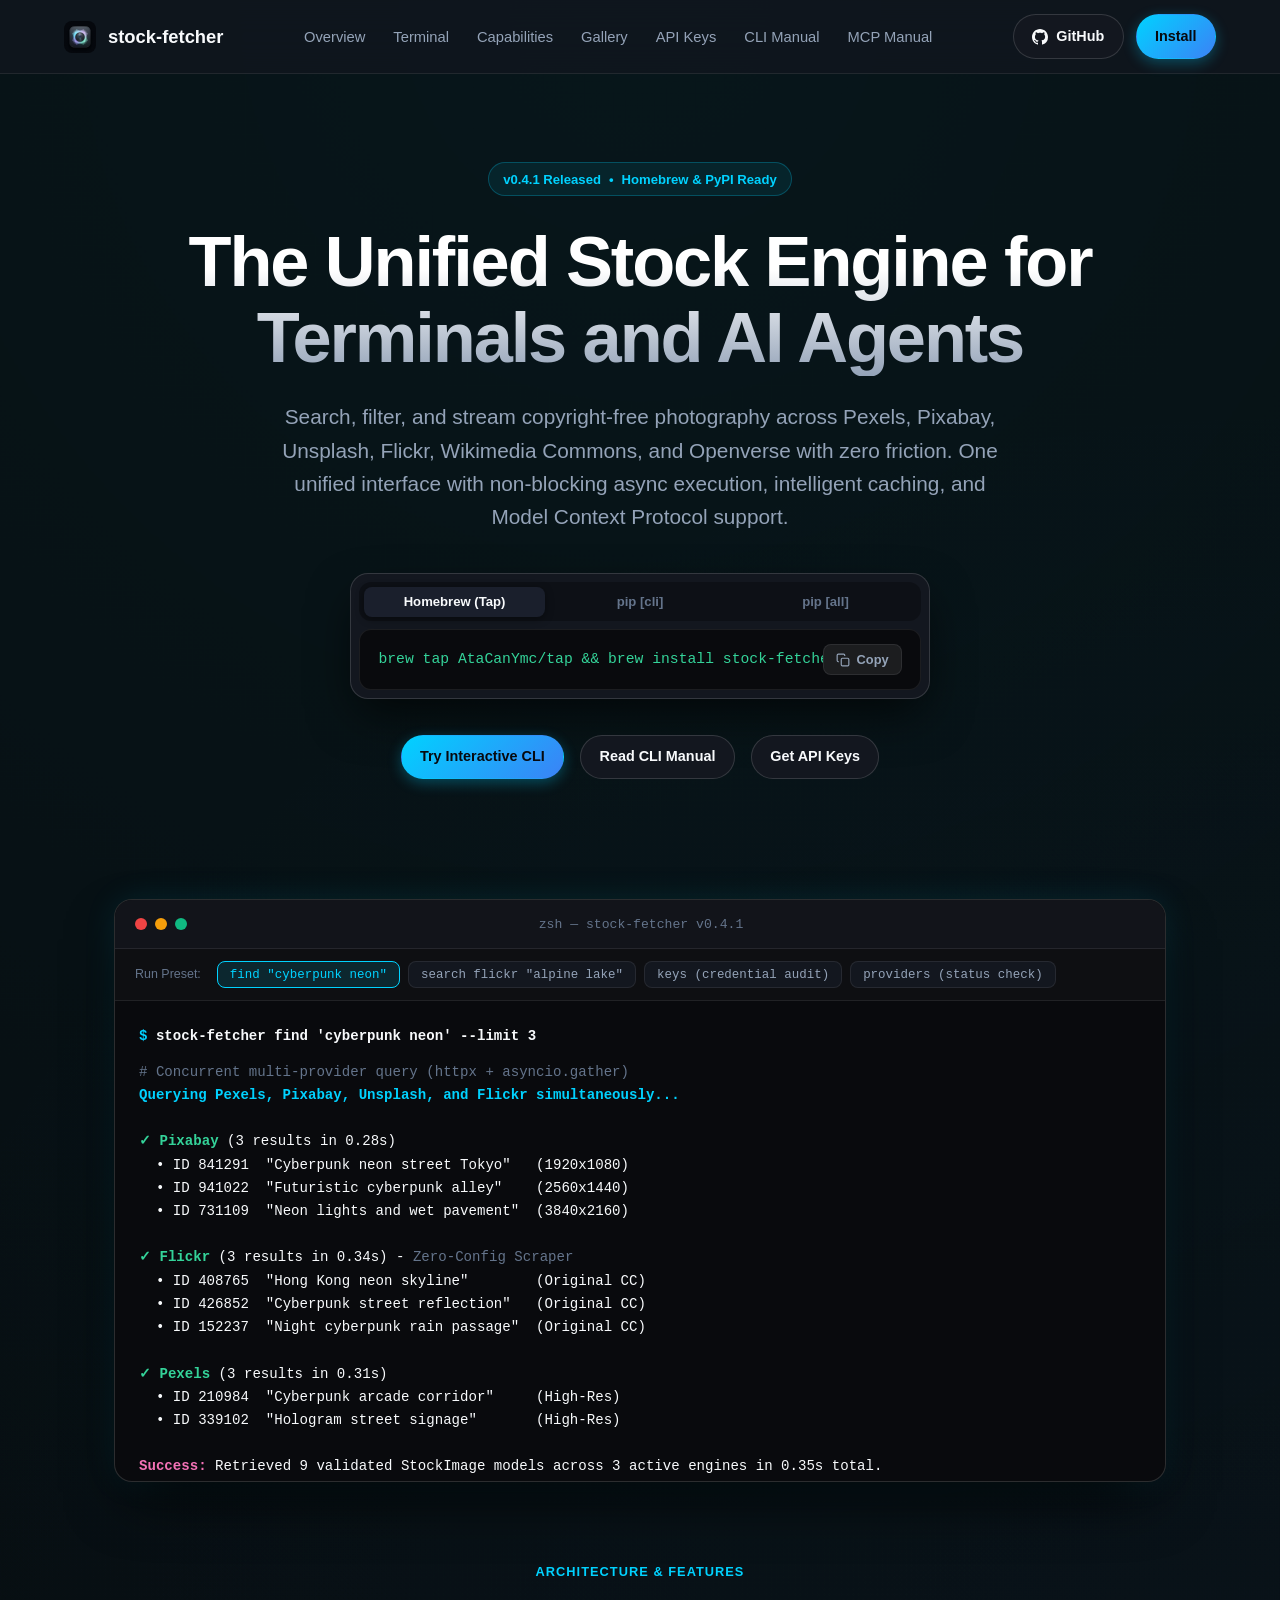
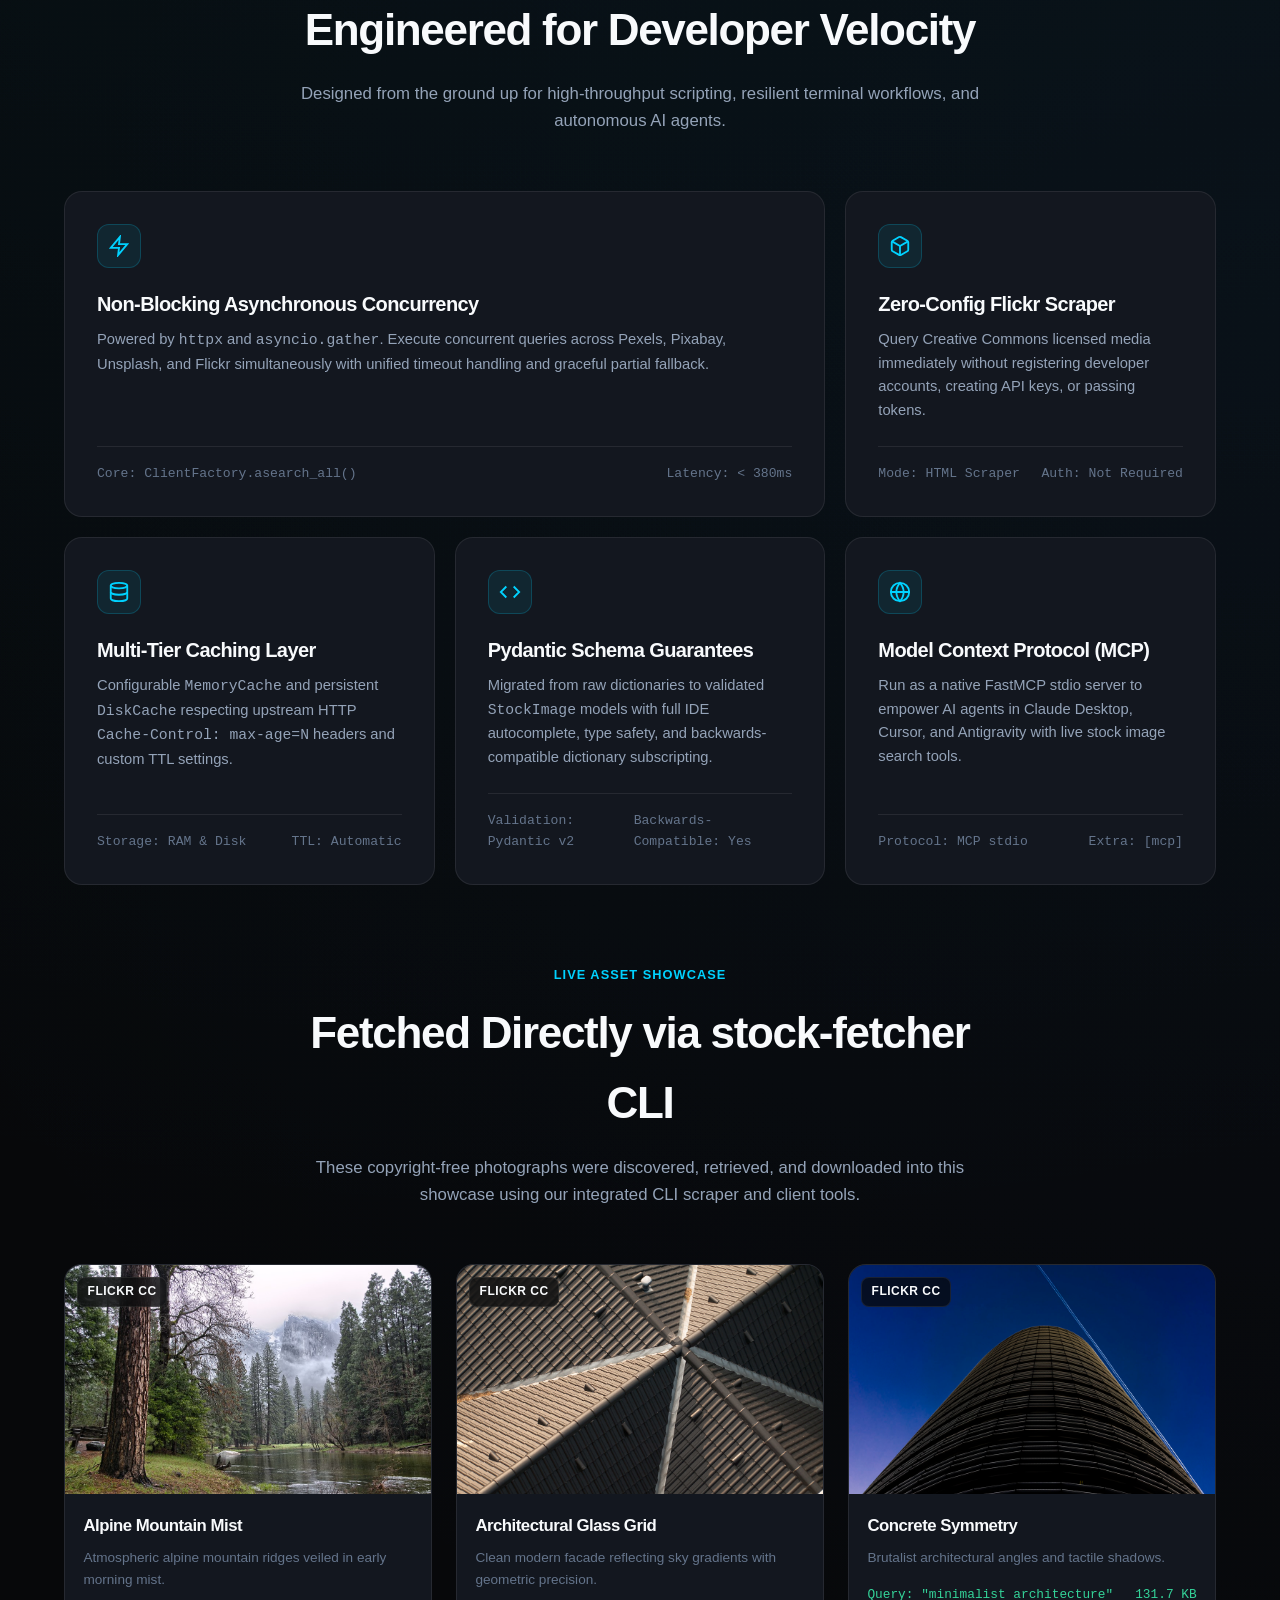
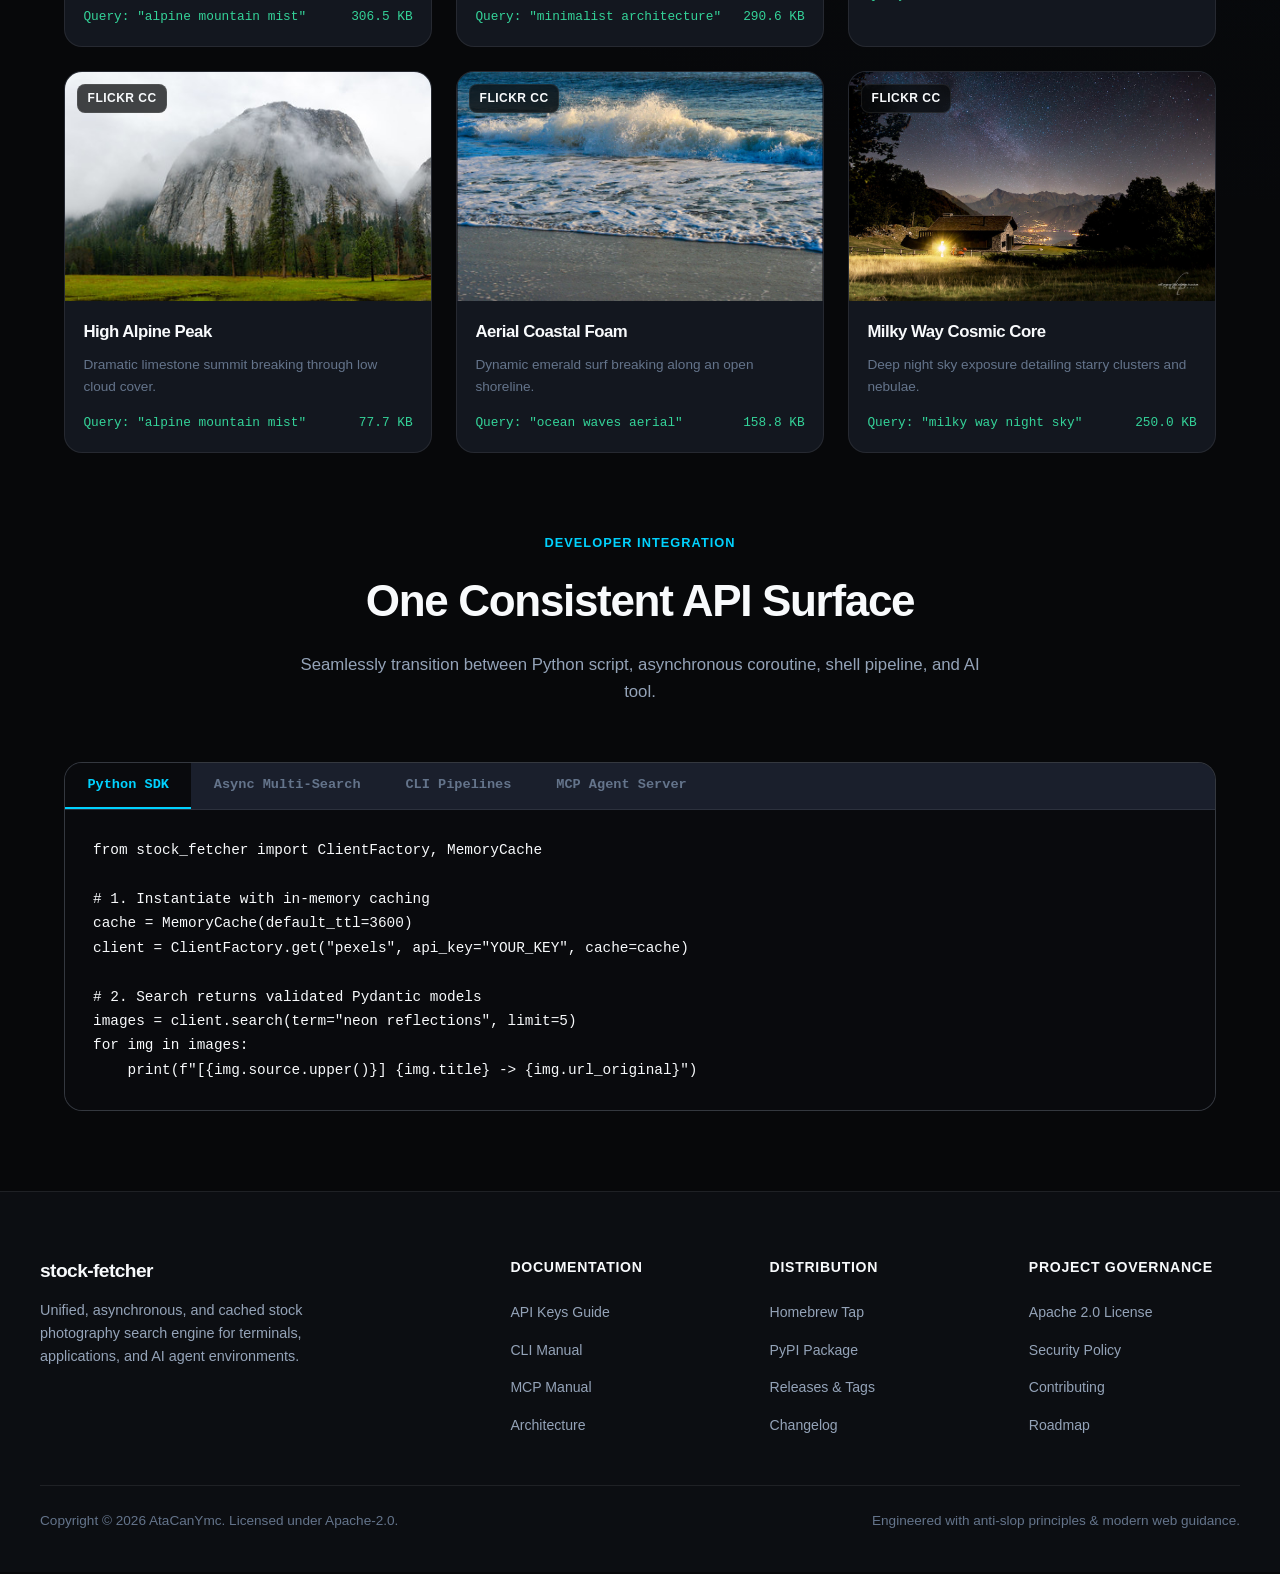
==== commit e3d1fd22: "chore(main): release stock-fetcher 0.4.1" ====
--- a/site/index.html
+++ b/site/index.html
@@ -40,7 +40,7 @@
         "description": "Unified copyright-free stock photography search and download CLI, Python SDK, and MCP server for Pexels, Pixabay, Unsplash, Flickr, Wikimedia Commons, and Openverse.",
         "applicationCategory": "DeveloperApplication",
         "operatingSystem": "macOS, Linux, Windows",
-        "softwareVersion": "0.4.0",
+        "softwareVersion": "0.4.1",
         "offers": {
           "@type": "Offer",
           "price": "0",
@@ -100,7 +100,7 @@
     <!-- Hero Section -->
     <section id="overview" class="hero-section">
       <a href="https://github.com/AtaCanYmc/stock-fetcher/releases" class="hero-pill" target="_blank" rel="noopener noreferrer">
-        <span>v0.4.0 Released</span> <!-- x-release-please-version -->
+        <span>v0.4.1 Released</span> <!-- x-release-please-version -->
         <span>•</span>
         <span>Homebrew &amp; PyPI Ready</span>
       </a>
@@ -142,7 +142,7 @@
             <span class="terminal-dot dot-yellow"></span>
             <span class="terminal-dot dot-green"></span>
           </div>
-          <span class="terminal-title">zsh — stock-fetcher v0.4.0</span> <!-- x-release-please-version -->
+          <span class="terminal-title">zsh — stock-fetcher v0.4.1</span> <!-- x-release-please-version -->
           <div style="width: 50px;"></div>
         </div>
 
